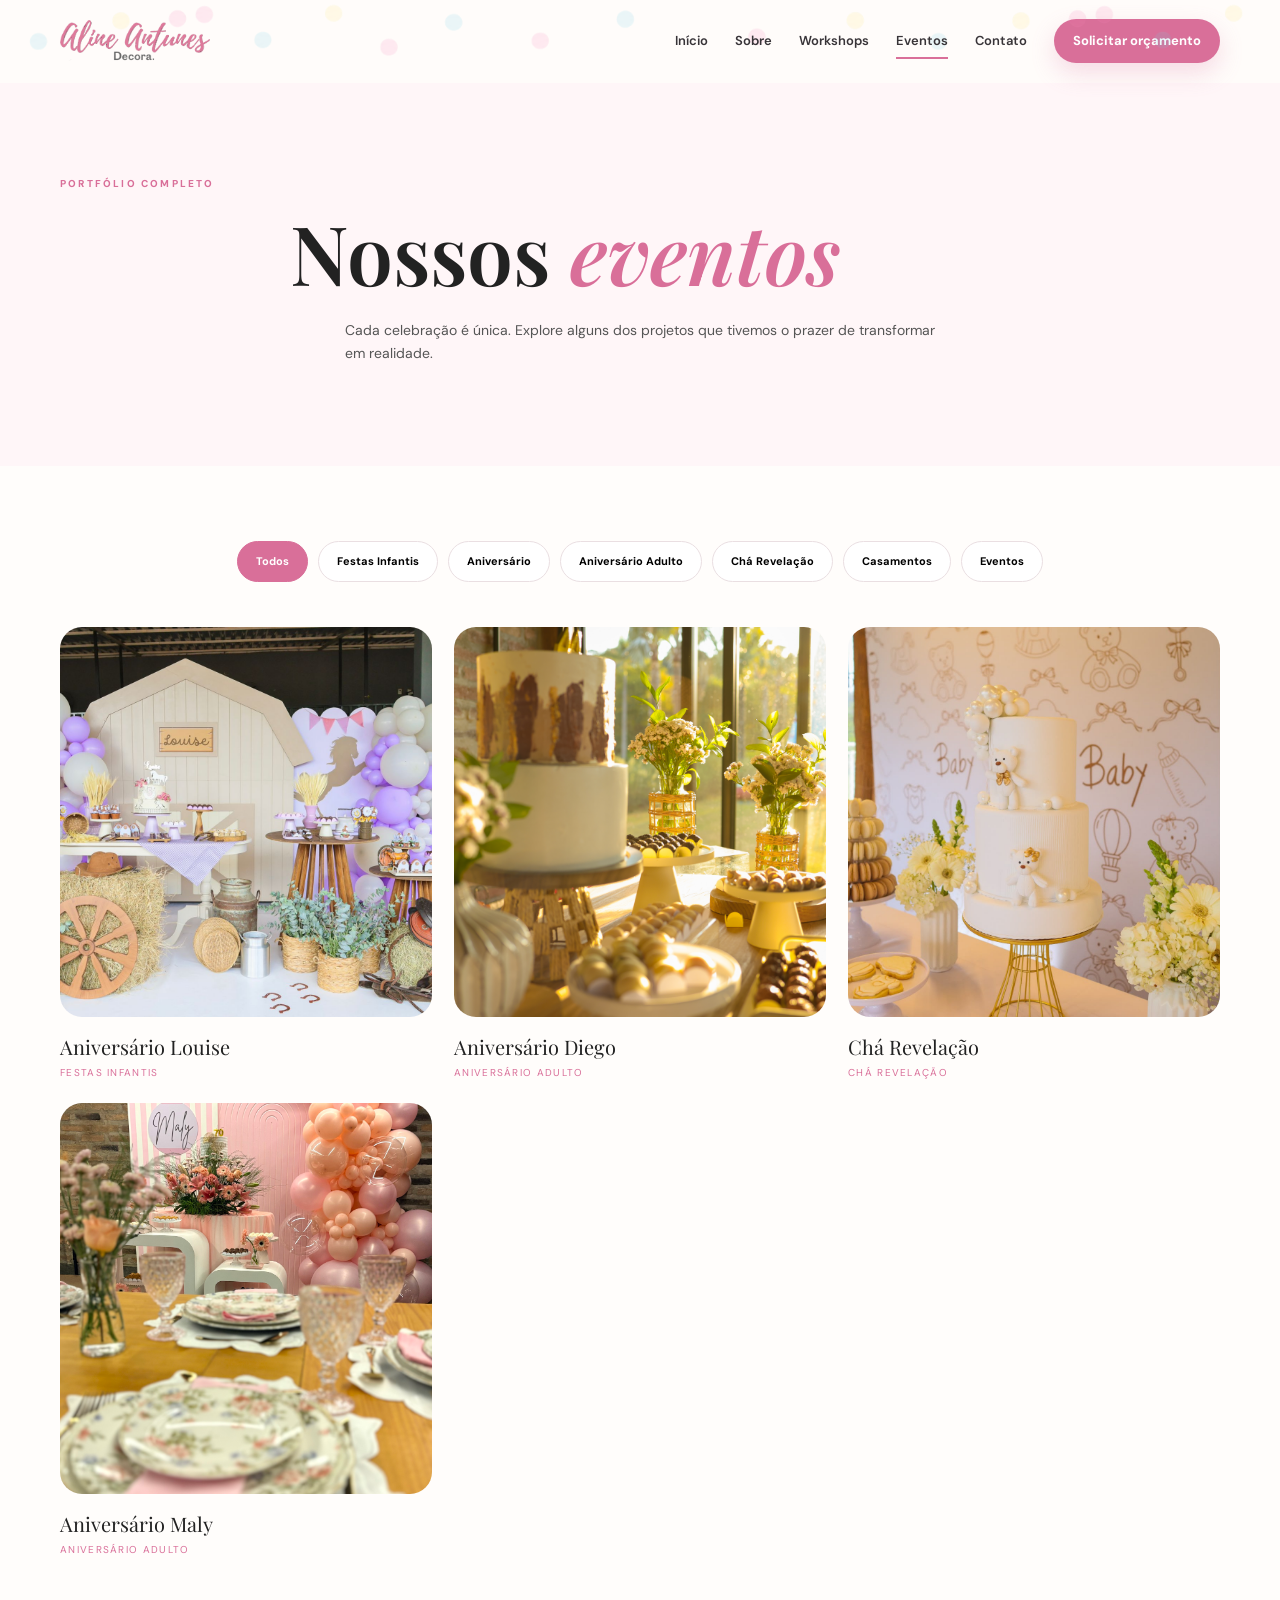
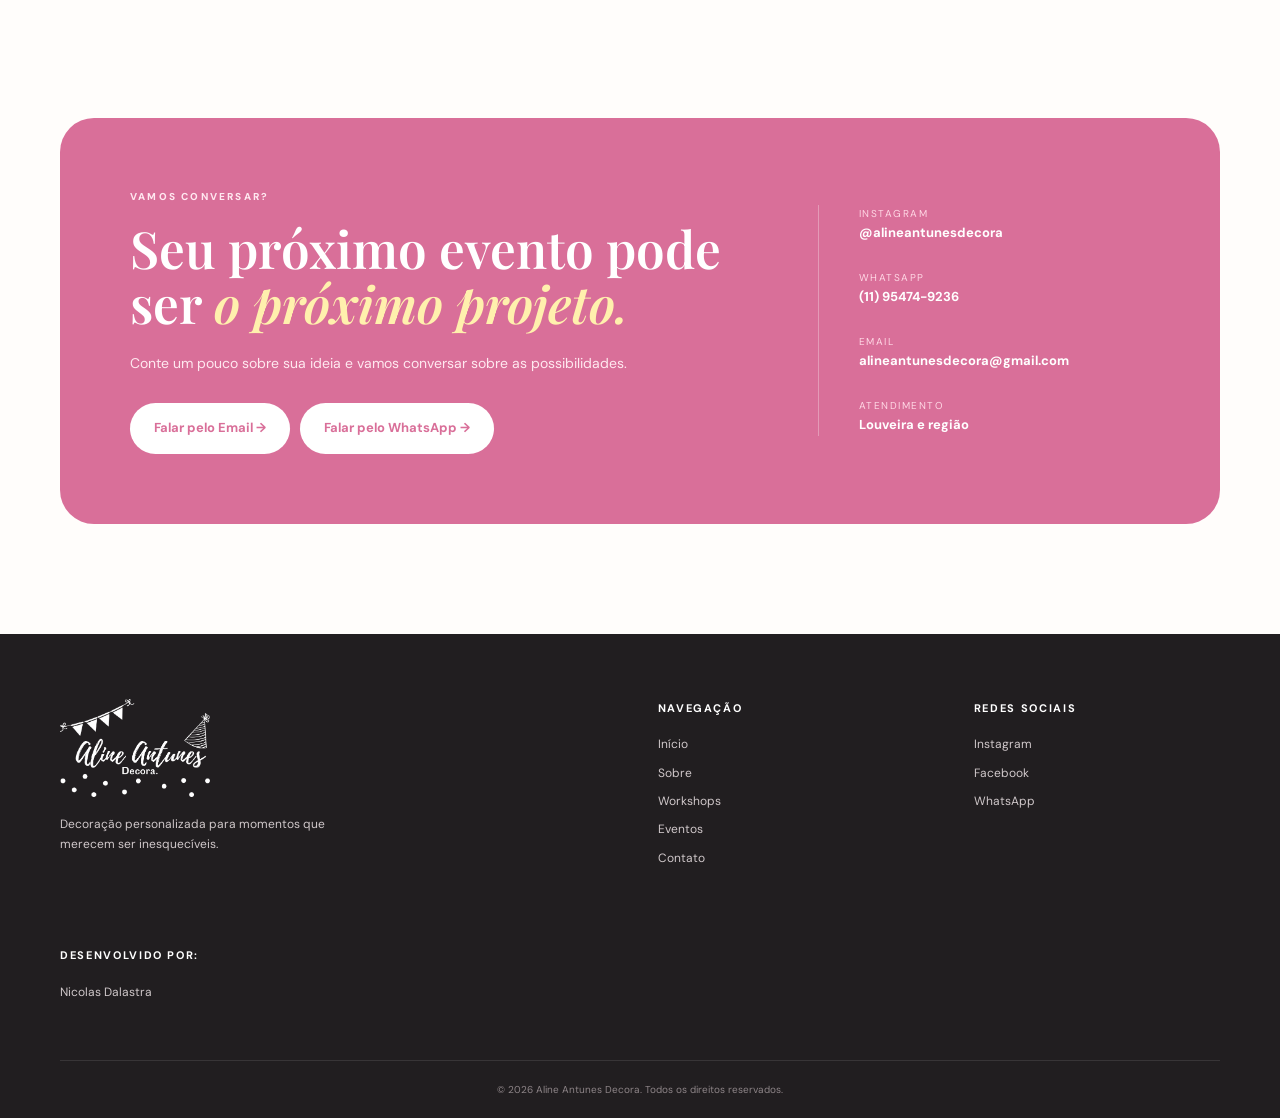
==== eventos.html @ d3178b5d "- cha revelação adicionado" ====
<!DOCTYPE html>
<html lang="pt-BR">
<head>
  <meta charset="UTF-8">
  <meta name="viewport" content="width=device-width, initial-scale=1.0">
  <meta name="description" content="Eventos — Aline Antunes Decora.">
  <title>Aline Antunes Decora</title>
  <link rel="preconnect" href="https://fonts.googleapis.com">
  <link rel="icon" type="image/jpeg" href="assets/images/logo_transparente.png">
  <link rel="preconnect" href="https://fonts.gstatic.com" crossorigin>
  <link href="https://fonts.googleapis.com/css2?family=DM+Sans:wght@400;500;600;700&family=Playfair+Display:wght@500;600;700&display=swap" rel="stylesheet">
  <link rel="stylesheet" href="css/style.css">
</head>
<body>
  <header class="site-header" id="header">
    <div class="container nav-wrap">
      <a class="brand" href="index.html" aria-label="Aline Gutieres Decora — início"><img src="assets/images/logo-aline-corrigido-nav.png" alt="Aline Gutieres Decora"></a>
      <button class="menu-toggle" type="button" aria-label="Abrir menu" aria-expanded="false" aria-controls="main-menu"><span></span><span></span><span></span></button>
      <nav class="main-nav" id="main-menu" aria-label="Navegação principal">
        <a href="index.html#inicio">Início</a><a href="index.html#sobre">Sobre</a><a href="index.html#workshops">Workshops</a><a href="eventos.html" aria-current="page">Eventos</a><a href="index.html#contato">Contato</a><a class="btn btn-small js-whatsapp" href="#">Solicitar orçamento</a>
      </nav>
    </div>
  </header>

  <main>
    <section class="page-hero section">
      <div class="container centered reveal">
        <p class="eyebrow">PORTFÓLIO COMPLETO</p>
        <h1>Nossos <em>eventos</em></h1>
        <p>Cada celebração é única. Explore alguns dos projetos que tivemos o prazer de transformar em realidade.</p>
      </div>
    </section>

    <section class="all-events section">
      <div class="container">
        <div class="filters reveal" role="group" aria-label="Filtrar eventos">
          <button class="filter active" data-filter="todos">Todos</button>
          <button class="filter" data-filter="infantil">Festas Infantis</button>
          <button class="filter" data-filter="aniversario">Aniversário</button>
          <button class="filter" data-filter="aniversarioadulto">Aniversário Adulto</button>
          <button class="filter" data-filter="charevelacao">Chá Revelação</button>
          <button class="filter" data-filter="casamento">Casamentos</button>
          <button class="filter" data-filter="eventos">Eventos</button>
        </div>
        <div class="events-grid-full">
          <article class="event-card reveal"
            data-category="infantil"
            data-title="Aniversário Louise"
            data-description="Decoração alegre, criativa e personalizada para celebrar um aniversário especial."
            data-images="louise.jpeg,louise1.JPEG,louise2.jpeg,louise3.JPEG">

            <button class="event-open" type="button">
              <img src="assets/images/louise.jpeg" alt="Festa Infantil">
              <span>Aniversário Louise</span>
              <small>Festas Infantis</small>
            </button>
          </article>   
          <article class="event-card reveal"
            data-category="aniversarioadulto"
            data-title="Aniversário Diego"
            data-description="Uma ambientação delicada e marcante para celebrar uma nova fase."
            data-images="IMG_4658.JPEG,IMG_4662.JPEG,IMG_4649.JPEG,IMG_4650.JPEG">

            <button class="event-open" type="button">
              <img src="assets/images/IMG_4658.JPEG" alt="Aniversário Adulto">
              <span>Aniversário Diego</span>
              <small>Aniversário adulto</small>
            </button>
          </article> 
          <article class="event-card reveal"
            data-category="charevelacao"
            data-title="Chá Revelação"
            data-description="Uma decoração pensada para a chegada de uma nova vida."
            data-images="cha-1.jpeg,cha-2.jpeg,cha-3.jpeg,cha-4.jpeg">

            <button class="event-open" type="button">
              <img src="assets/images/cha-1.jpeg" alt="Chá Revelação">
              <span>Chá Revelação</span>
              <small>Chá Revelação</small>
            </button>
          </article> 
          <article class="event-card reveal"
            data-category="aniversarioadulto"
            data-title="Aniversário Maly"
            data-description="Uma ambientação delicada e marcante para celebrar uma nova fase."
            data-images="IMG_3814.jpg,IMG_3819.jpg,IMG_3832.jpg">

            <button class="event-open" type="button">
              <img src="assets/images/IMG_3814.jpg" alt="Aniversário Adulto">
              <span>Aniversário Maly</span>
              <small>Aniversário adulto</small>
            </button>
          </article>
        </div>
      </div>
    </section>

    <div class="lightbox" aria-hidden="true">
  <div class="lightbox-backdrop"></div>

  <div class="lightbox-content"
       role="dialog"
       aria-modal="true"
       aria-label="Detalhes do evento">

    <button class="lightbox-close" type="button" aria-label="Fechar">
      ×
    </button>

    <button class="lightbox-nav lightbox-prev" type="button" aria-label="Foto anterior">
      ‹
    </button>

    <div class="lightbox-image-wrap">
      <img class="lightbox-image" src="" alt="">
    </div>

    <button class="lightbox-nav lightbox-next" type="button" aria-label="Próxima foto">
      ›
    </button>

    <div class="lightbox-info">
      <small class="lightbox-category"></small>
      <h2 class="lightbox-title"></h2>
      <p class="lightbox-description"></p>
    </div>

  </div>
</div>

    <section class="contact section" id="contato">
      <div class="container contact-box reveal">
        <div class="contact-copy"><p class="eyebrow">VAMOS CONVERSAR?</p><h2>Seu próximo evento pode ser <em>o próximo projeto.</em></h2><p>Conte um pouco sobre sua ideia e vamos conversar sobre as possibilidades.</p><a class="btn btn-light js-email" href="#">Falar pelo Email →</a><a class="btn btn-light js-whatsapp" href="#">Falar pelo WhatsApp →</a></div>
        <div class="contact-info"><div><span>Instagram</span><strong>@alineantunesdecora</strong></div>
        <div><span>WhatsApp</span><strong>(11) 95474-9236</strong></div>
        <div><span>Email</span><strong>alineantunesdecora@gmail.com</strong></div>
        <div><span>Atendimento</span><strong>Louveira e região</strong></div>
      </div>
      </div>
    </section>
  </main>

  <footer class="footer">
    <div class="container footer-grid">
      <div><a class="brand footer-brand" href="index.html"><img src="assets/images/logo_transparente.png" alt="Aline Gutieres Decora"></a><p>Decoração personalizada para momentos que merecem ser inesquecíveis.</p></div>
      <div><h4>Navegação</h4><a href="index.html#inicio">Início</a><a href="index.html#sobre">Sobre</a><a href="index.html#workshops">Workshops</a><a href="eventos.html">Eventos</a><a href="index.html#contato">Contato</a></div>
      <div><h4>Redes sociais</h4><a href="https://www.instagram.com/alineantunesdecora/" aria-label="Instagram placeholder">Instagram</a><a href="https://www.facebook.com/alineantunesdecora/" aria-label="Facebook placeholder">Facebook</a><a class="js-whatsapp" href="#">WhatsApp</a></div>
      <div><h4>Desenvolvido por:</h4><a href="https://www.instagram.com/ndalastra/" aria-label="Instagram placeholder">Nicolas Dalastra</a></div>
    </div>
    <div class="container footer-bottom">© 2026 Aline Antunes Decora. Todos os direitos reservados.</div>
  </footer>
  <script src="js/script.js"></script>
</body>
</html>
---- css/style.css ----
/* Aline Gutieres Decora — stylesheet */
:root{
  --pink:#D96F99;--pink-light:#E98CAF;--blue:#68B1C4;--yellow:#F7D96B;
  --dark:#222;--text:#555;--background:#FFFDFB;--white:#fff;
  --cream:#FFF5F7;--line:#eadfe2;--shadow:0 20px 55px rgba(55,35,42,.10);
  --radius:28px;--serif:"Playfair Display",Georgia,serif;--sans:"DM Sans",Arial,sans-serif;
}
*{box-sizing:border-box;margin:0;padding:0}
html{scroll-behavior:smooth}
body{font-family:var(--sans);color:var(--text);background:var(--background);line-height:1.7;overflow-x:hidden}
body.menu-open{overflow:hidden}
img{display:block;max-width:100%}
a{color:inherit;text-decoration:none}
button{font:inherit}
.container{width:min(1160px,calc(100% - 48px));margin-inline:auto}
.section{padding:110px 0;position:relative}
.site-header{position:fixed;inset:0 0 auto;z-index:100;background:rgba(255,253,251,.86);backdrop-filter:blur(15px);border-bottom:1px solid transparent;transition:.3s}
.site-header.scrolled{box-shadow:0 8px 30px rgba(30,20,25,.07);border-color:var(--line)}
.nav-wrap{height:82px;display:flex;align-items:center;justify-content:space-between;gap:30px;}
.nav-wrap::before {
    content: "";
    position: absolute;
    inset: 0;

    background-image: url("/assets/images/bolinhas-nav.png");
    background-repeat: repeat;
    background-size: 900px auto;
    background-position: center;
    opacity: 0.15;
    pointer-events: none;
}

.navbar > * {
    position: relative;
    z-index: 1;
}
.brand img{width: 150px;height:auto}
.main-nav{display:flex;align-items:center;gap:27px;font-size:13px;font-weight:600;color:#383438}
.main-nav a:not(.btn){position:relative}
.main-nav a:not(.btn)::after{content:"";position:absolute;left:0;bottom:-7px;width:0;height:2px;background:var(--pink);transition:.25s}
.main-nav a:not(.btn):hover::after,.main-nav a[aria-current="page"]::after{width:100%}
.btn{display:inline-flex;align-items:center;justify-content:center;gap:10px;border:0;border-radius:999px;padding:14px 24px;background:var(--pink);color:#fff;font-weight:700;font-size:13px;box-shadow:0 10px 25px rgba(217,111,153,.24);transition:transform .25s,box-shadow .25s,background .25s}
.btn:hover{transform:translateY(-3px);box-shadow:0 15px 32px rgba(217,111,153,.3);background:#c85f89}
.btn-small{padding:11px 19px}
.btn-ghost{background:transparent;color:var(--dark);box-shadow:none;border:1px solid #ded4d6}
.btn-ghost:hover{background:#fff;border-color:var(--pink);color:var(--pink);box-shadow:none}
.btn-light{background:#fff;color:var(--pink);box-shadow:none;margin-right: 10px;}
.btn-light:hover{background:#fff;color:#b9567c}
.menu-toggle{display:none;background:none;border:0;width:44px;height:44px;cursor:pointer}
.menu-toggle span{display:block;width:24px;height:2px;background:var(--dark);margin:5px auto;transition:.3s}
.menu-toggle.active span:nth-child(1){transform:translateY(7px) rotate(45deg)}
.menu-toggle.active span:nth-child(2){opacity:0}
.menu-toggle.active span:nth-child(3){transform:translateY(-7px) rotate(-45deg)}
.eyebrow{font-size:10px;letter-spacing:.22em;color:var(--pink);font-weight:800;margin-bottom:16px}
h1,h2{font-family:var(--serif);color:var(--dark);line-height:1.08;font-weight:600}
h1{font-size:clamp(44px,5.5vw,76px);max-width:700px}
h2{font-size:clamp(34px,4vw,54px)}
h1 em,h2 em{font-style:italic;color:var(--pink)}
.hero{min-height:760px;padding-top:155px;display:flex;align-items:center;overflow:hidden}
.hero-grid{display:grid;grid-template-columns:1fr .95fr;align-items:center;gap:75px}
.hero-text{max-width:570px;margin:26px 0 30px;font-size:16px;color:#6b6266}
.hero-actions{display:flex;gap:13px;flex-wrap:wrap}
.hero-note{margin-top:30px;font-size:11px;font-weight:700;color:#8b7f83;display:flex;align-items:center;gap:9px}
.dot{width:8px;height:8px;border-radius:50%;background:var(--yellow);box-shadow:0 0 0 6px #fff5d1}
.hero-visual{position:relative;min-height:510px}
.hero-image-frame{position:absolute;right:15px;top:20px;width:min(450px,90%);height:500px;border-radius:46% 46% 28px 28px;overflow:hidden;box-shadow:var(--shadow);background:#f4dce4;transform:rotate(2deg)}
.hero-image-frame img{width:100%;height:100%;object-fit:cover}
.hero-visual:before{content:"";position:absolute;right:0;top:5px;width:450px;height:500px;border:1px solid var(--pink-light);border-radius:46% 46% 28px 28px;transform:rotate(8deg);opacity:.5}
.floating-card{position:absolute;left:0;bottom:34px;background:#fff;border-radius:17px;padding:14px 17px;display:flex;align-items:center;gap:11px;box-shadow:0 15px 40px rgba(60,35,45,.13);z-index:2}
.floating-card strong,.floating-card small{display:block}.floating-card strong{font-size:11px;color:var(--dark)}.floating-card small{font-size:10px;color:#998d91}
.mini-icon{width:34px;height:34px;border-radius:50%;display:grid;place-items:center;background:#fff4b8;color:#d8b72d}
.confetti{position:absolute;z-index:3;font-size:24px;animation:float 4s ease-in-out infinite}
.confetti-a{top:5px;right:40px;color:var(--pink)}.confetti-b{bottom:130px;right:-15px;color:var(--blue);font-size:16px;animation-delay:1s}.confetti-c{top:115px;left:-20px;color:var(--yellow);animation-delay:1.8s}
.flag-line{position:absolute;top:5px;left:15px;display:flex;gap:7px;transform:rotate(-10deg)}
.flag-line i{display:block;width:27px;height:20px;clip-path:polygon(0 0,100% 0,50% 100%);background:var(--pink)}
.flag-line i:nth-child(2),.flag-line i:nth-child(5){background:var(--blue)}.flag-line i:nth-child(3){background:var(--yellow)}.flag-line i:nth-child(4){background:#d7a3ba}
.hero-shape{position:absolute;border-radius:50%;filter:blur(1px);opacity:.45}.shape-one{width:170px;height:170px;background:#ffe7ee;left:-90px;top:230px}.shape-two{width:90px;height:90px;background:#fff0ad;right:7%;top:120px}
.about{background:#fff8fa}
.about-grid{display:grid;grid-template-columns:.85fr 1.15fr;gap:100px;align-items:center}
.portrait-wrap{position:relative;max-width:430px;margin:auto}
.portrait-wrap img{width:100%;height:510px;object-fit:cover;border-radius:210px 210px 28px 28px;position:relative;z-index:1;box-shadow:var(--shadow)}
.portrait-bg{position:absolute;inset:18px -18px -18px 18px;background:#f5d9e3;border-radius:210px 210px 28px 28px;transform:rotate(-5deg)}
.portrait-tag{position:absolute;z-index:2;right:-28px;bottom:35px;background:var(--dark);color:#fff;padding:15px 20px;border-radius:15px;font-family:var(--serif);font-size:16px;line-height:1.2;box-shadow:var(--shadow)}
.portrait-tag small{font-family:var(--sans);font-size:9px;letter-spacing:.12em;color:#ffdbe8}
.about-copy>p:not(.eyebrow){font-size:15px;max-width:570px;margin-top:22px}.about-copy blockquote{margin:30px 0;font-family:var(--serif);font-size:25px;color:var(--pink);font-style:italic}
.text-link{font-size:13px;font-weight:800;color:var(--dark);border-bottom:1px solid var(--pink);padding-bottom:4px}.text-link span{color:var(--pink);margin-left:6px}
.section-heading{display:flex;justify-content:space-between;align-items:end;gap:50px;margin-bottom:55px}.section-heading>p{max-width:340px;font-size:13px}.section-heading.centered{display:block;text-align:center}.section-heading.centered>p:last-child{margin:17px auto 0}
.service-grid{display:grid;grid-template-columns:repeat(5,1fr);gap:18px}
.service-card{position:relative;padding:30px 25px 35px;min-height:285px;border:1px solid var(--line);border-radius:22px;background:#fff;overflow:hidden;transition:.3s}
.service-card:hover{transform:translateY(-8px);box-shadow:var(--shadow);border-color:#f2cad7}.service-card:nth-child(2){margin-top:25px}.service-card:nth-child(4){margin-top:25px}
.service-icon{font-size:28px;color:var(--pink);margin-bottom:28px}.service-icon i {font-size: 32px;}.service-card h3{font-family:var(--serif);font-size:22px;color:var(--dark);margin-bottom:10px}.service-card p{font-size:12px;line-height:1.7}.service-card>span{position:absolute;right:20px;bottom:16px;font-size:10px;color:#b8abad;font-weight:800}
.events-preview{background:#fff}
.gallery-preview{display:grid;grid-template-columns:1.25fr .75fr .9fr;grid-auto-rows:220px;gap:15px}
.gallery-item{position:relative;border-radius:22px;overflow:hidden;min-height:0}.gallery-item img{width:100%;height:100%;object-fit:cover;transition:transform .7s}.gallery-item:hover img{transform:scale(1.06)}.gallery-item:after{content:"";position:absolute;inset:0;background:linear-gradient(transparent 45%,rgba(0,0,0,.58))}
.gallery-item span{position:absolute;z-index:2;bottom:17px;left:18px;color:#fff;font-weight:700;font-size:13px}.item-large{grid-row:span 2}.item-wide{grid-column:span 2}
.events-cta{margin-top:45px;padding:32px 38px;background:#fff6d7;border-radius:24px;display:flex;justify-content:space-between;align-items:center;gap:30px}.events-cta h3{font-family:var(--serif);font-size:28px;color:var(--dark)}.events-cta p:not(.eyebrow){font-size:13px}
.differentials{background:#fff6f8}.diff-grid{display:grid;grid-template-columns:1fr 1fr;gap:0;border-top:1px solid var(--line)}.diff{display:grid;grid-template-columns:55px 1fr;gap:15px;padding:32px 25px;border-bottom:1px solid var(--line)}.diff:nth-child(odd){border-right:1px solid var(--line)}.diff>span{font-size:10px;color:var(--pink);font-weight:800}.diff h3{font-family:var(--serif);font-size:21px;color:var(--dark)}.diff p{font-size:12px;margin-top:6px}
.stats{padding:65px 0;background:var(--dark);color:#fff}.stats-grid{display:grid;grid-template-columns:repeat(4,1fr)}.stat{text-align:center;padding:8px;border-right:1px solid rgba(255,255,255,.15)}.stat:last-child{border:0}.stat strong{display:block;font-family:var(--serif);font-size:48px;color:#fff}.stat span{font-size:11px;color:#d9cfd2}
.testimonial-slider{display:flex;align-items:center;gap:25px;max-width:850px;margin:0 auto}.testimonial-track{flex:1;min-height:210px;position:relative}.testimonial{display:none;text-align:center;padding:20px 35px}.testimonial.active{display:block;animation:fade .45s}.testimonial>span{font-family:var(--serif);font-size:60px;line-height:.6;color:var(--pink)}.testimonial p{font-family:var(--serif);font-size:25px;line-height:1.4;color:var(--dark);margin:15px 0}.testimonial strong{font-size:11px;letter-spacing:.12em;text-transform:uppercase}.slider-btn{border:1px solid var(--line);background:#fff;width:42px;height:42px;border-radius:50%;cursor:pointer;transition:.25s}.slider-btn:hover{background:var(--pink);color:#fff}.slider-dots{text-align:center;margin-top:10px}.slider-dots button{border:0;background:#ddd;width:7px;height:7px;border-radius:50%;margin:4px;cursor:pointer}.slider-dots button.active{background:var(--pink);width:20px;border-radius:10px}
.contact{padding-top:50px}.contact-box{position:relative;overflow:hidden;background:var(--pink);color:#fff;border-radius:34px;padding:70px;display:grid;grid-template-columns:1.3fr .7fr;gap:70px}.contact-box .eyebrow{color:#ffe8f0}.contact-box h2{color:#fff;max-width:650px}.contact-box h2 em{color:#fff0ad}.contact-copy>p:not(.eyebrow){max-width:560px;margin:20px 0 28px;font-size:14px;color:#ffe9f0}.contact-info{align-self:center;border-left:1px solid rgba(255,255,255,.3);padding-left:40px}.contact-info div+div{margin-top:25px}.contact-info span,.contact-info strong{display:block}.contact-info span{font-size:10px;text-transform:uppercase;letter-spacing:.15em;color:#ffd8e5}.contact-info strong{font-size:13px;color:#fff}.contact-confetti{position:absolute;right:30px;top:25px;color:#ffe37b;font-size:45px;animation:float 3.5s infinite}
.footer{padding:65px 0 0;background:#211e20;color:#d0c8ca}.footer-grid{display:grid;grid-template-columns:1.5fr .7fr .7fr;gap:70px;padding-bottom:50px}.footer-brand img{filter:brightness(0) invert(1);width:150px}.footer-grid>div:first-child p{font-size:12px;max-width:300px;margin-top:17px}.footer h4{font-size:11px;text-transform:uppercase;letter-spacing:.15em;color:#fff;margin-bottom:17px}.footer-grid div:not(:first-child) a{display:block;font-size:12px;margin:8px 0;transition:.2s}.footer-grid div:not(:first-child) a:hover{color:#fff}.footer-bottom{border-top:1px solid rgba(255,255,255,.1);padding:20px 0;font-size:10px;text-align:center;color:#8e8588}
.page-hero{padding-top:175px;padding-bottom:100px;background:#fff6f8;overflow:hidden}.page-hero h1{font-size:clamp(50px,7vw,82px);margin:auto}.page-hero>div>p:last-child{max-width:590px;margin:22px auto 0;font-size:14px}.page-hero-decoration{position:absolute!important;left:9%;top:170px;color:var(--yellow);font-size:50px;animation:float 4s infinite}
.all-events{padding-top:75px}.filters{display:flex;justify-content:center;gap:10px;flex-wrap:wrap;margin-bottom:45px}.filter{border:1px solid var(--line);background:#fff;border-radius:999px;padding:10px 18px;font-size:11px;font-weight:700;cursor:pointer;transition:.25s}.filter:hover,.filter.active{background:var(--pink);border-color:var(--pink);color:#fff}
.events-grid-full{display:grid;grid-template-columns:repeat(3,1fr);gap:22px}.event-card{transition:.35s}.event-card.hidden{display:none}.event-open{display:block;width:100%;text-align:left;border:0;background:none;cursor:pointer}.event-open img{width:100%;aspect-ratio:1/1.05;object-fit:cover;border-radius:22px;transition:transform .5s,box-shadow .5s}.event-open:hover img{transform:translateY(-5px);box-shadow:var(--shadow)}.event-open span,.event-open small{display:block}.event-open span{font-family:var(--serif);font-size:20px;color:var(--dark);margin-top:13px}.event-open small{font-size:10px;text-transform:uppercase;letter-spacing:.13em;color:var(--pink)}
.lightbox{position:fixed;inset:0;z-index:200;display:grid;place-items:center;padding:25px;opacity:0;visibility:hidden;transition:.3s}.lightbox.open{opacity:1;visibility:visible}.lightbox-backdrop{position:absolute;inset:0;background:rgba(20,15,18,.8);backdrop-filter:blur(8px)}.lightbox-content{position:relative;z-index:1;background:#fff;border-radius:25px;overflow:hidden;width:min(900px,100%);display:grid;grid-template-columns:1.15fr .85fr;box-shadow:0 30px 80px rgba(0,0,0,.3)}.lightbox-image{width:100%;height:520px;object-fit:cover}.lightbox-info{padding:45px;align-self:center}.lightbox-info h2{font-size:37px;margin:8px 0 14px}.lightbox-info small{color:var(--pink);text-transform:uppercase;letter-spacing:.14em;font-size:10px;font-weight:800}.lightbox-info p{font-size:13px}.lightbox-close{position:absolute;right:15px;top:12px;z-index:2;width:38px;height:38px;border:0;border-radius:50%;background:#fff;color:var(--dark);font-size:27px;cursor:pointer}
.reveal{opacity:0;transform:translateY(25px);transition:opacity .75s ease,transform .75s ease}.reveal.visible{opacity:1;transform:none}
@keyframes float{0%,100%{transform:translateY(0) rotate(0)}50%{transform:translateY(-12px) rotate(4deg)}}@keyframes fade{from{opacity:0;transform:translateY(8px)}to{opacity:1;transform:none}}
@media (prefers-reduced-motion:reduce){html{scroll-behavior:auto}.reveal{opacity:1;transform:none;transition:none}.confetti,.contact-confetti{animation:none}.gallery-item img,.service-card,.btn{transition:none}}
@media(max-width:1024px){
  .main-nav{gap:18px}.hero-grid{gap:40px}.about-grid{gap:55px}.service-grid{grid-template-columns:1fr 1fr}.service-card:nth-child(2),.service-card:nth-child(4){margin-top:0}.hero-image-frame,.hero-visual:before{width:400px}.gallery-preview{grid-template-columns:1fr 1fr}.item-large{grid-row:span 2}.item-wide{grid-column:span 2}.contact-box{padding:55px;gap:40px}
}
@media(max-width:768px){
  .container{width:min(100% - 34px,600px)}.section{padding:78px 0}.site-header{background:rgba(255,253,251,.95)}.nav-wrap{height:70px}.brand img{width:100px}.menu-toggle{display:block}.main-nav{position:fixed;top:70px;left:0;right:0;bottom:0;background:var(--background);display:flex;flex-direction:column;justify-content:flex-start;padding:50px 30px;gap:26px;font-size:16px;transform:translateX(100%);transition:.35s;visibility:hidden}.main-nav.open{transform:none;visibility:visible}.main-nav .btn{margin-top:10px}.hero{padding-top:115px;min-height:auto}.hero-grid,.about-grid{grid-template-columns:1fr}.hero-grid{gap:60px}.hero-copy{text-align:center}.hero-copy .eyebrow{font-size:9px}.hero-text{margin-inline:auto}.hero-actions{justify-content:center}.hero-note{justify-content:center}.hero-visual{min-height:440px;max-width:520px;width:100%;margin:auto}.hero-image-frame{height:410px;width:78%;right:10%}.hero-visual:before{height:410px;width:78%;right:5%}.floating-card{left:2%;bottom:18px}.section-heading{display:block;text-align:center}.section-heading>p{margin:18px auto 0}.service-grid{grid-template-columns:1fr 1fr}.gallery-preview{grid-auto-rows:190px}.events-cta{display:block;text-align:center}.events-cta .btn{margin-top:20px}.diff-grid{grid-template-columns:1fr}.diff:nth-child(odd){border-right:0}.stats-grid{grid-template-columns:1fr 1fr;gap:25px}.stat{border-right:0}.stat strong{font-size:40px}.testimonial p{font-size:20px}.contact-box{grid-template-columns:1fr;padding:45px 30px}.contact-info{border-left:0;border-top:1px solid rgba(255,255,255,.3);padding:25px 0 0}.footer-grid{grid-template-columns:1fr 1fr;gap:35px}.footer-grid>div:first-child{grid-column:span 2}.events-grid-full{grid-template-columns:1fr 1fr}.lightbox-content{grid-template-columns:1fr;max-height:90vh;overflow:auto}.lightbox-image{height:330px}.lightbox-info{padding:25px}.lightbox-info h2{font-size:30px}
}
@media(max-width:480px){
  .container{width:calc(100% - 28px)}.section{padding:65px 0}h1{font-size:43px}h2{font-size:35px}.hero-actions .btn{width:100%}.hero-visual{min-height:350px}.hero-image-frame{height:330px;width:83%;right:5%}.hero-visual:before{height:330px;width:83%;right:0}.floating-card{left:0;padding:10px 12px}.floating-card strong{font-size:10px}.flag-line{left:0}.service-grid,.events-grid-full{grid-template-columns:1fr}.gallery-preview{display:grid;grid-template-columns:1fr 1fr;grid-auto-rows:165px}.gallery-item.item-large{grid-row:span 2;grid-column:span 2}.gallery-item.item-wide{grid-column:span 2}.events-cta{padding:27px 20px}.diff{padding:27px 8px}.stats-grid{grid-template-columns:1fr 1fr}.stat strong{font-size:34px}.stat span{font-size:10px}.testimonial-slider{gap:3px}.testimonial{padding:10px}.testimonial p{font-size:18px}.slider-btn{width:35px;height:35px;flex:0 0 35px}.contact-box{border-radius:25px;padding:38px 24px}.footer-grid{grid-template-columns:1fr}.footer-grid>div:first-child{grid-column:auto}.portrait-wrap img{height:420px}.portrait-tag{right:-5px}.page-hero{padding-top:135px}.filters{gap:7px}.filter{padding:8px 13px}
}
@media(max-width:375px){h1{font-size:39px}.hero-visual{min-height:320px}.hero-image-frame,.hero-visual:before{height:300px}.gallery-preview{grid-auto-rows:145px}.contact-box{padding:32px 20px}}
/* ========================================
   CARROSSEL DOS EVENTOS
======================================== */

.lightbox-content {
  position: relative;
}

.lightbox-image-wrap {
  position: relative;
  display: flex;
  align-items: center;
  justify-content: center;
}

.lightbox-nav {
  position: absolute;
  top: 50%;
  transform: translateY(-50%);
  z-index: 10;

  width: 48px;
  height: 48px;

  border: 0;
  border-radius: 50%;

  background: rgba(255, 255, 255, 0.95);
  color: var(--dark);

  font-size: 38px;
  line-height: 1;

  display: flex;
  align-items: center;
  justify-content: center;

  cursor: pointer;

  box-shadow: 0 8px 25px rgba(0, 0, 0, 0.15);

  transition: .25s;
}

.lightbox-nav:hover {
  background: var(--pink);
  color: #fff;
  transform: translateY(-50%) scale(1.08);
}

.lightbox-prev {
  left: 20px;
}

.lightbox-next {
  right: 20px;
  margin-right: 385px;
}

/* Quando o evento possui apenas uma foto,
   as setas ficam escondidas */
.lightbox.single-image .lightbox-nav {
  display: none;
}

/* Mobile */
@media (max-width: 600px) {

  .lightbox-nav {
    width: 40px;
    height: 40px;
    font-size: 30px;
  }

  .lightbox-prev {
    left: 10px;
  }

  .lightbox-next {
    right: 10px;
  }

}

/* =========================================================
   CORREÇÕES DE RESPONSIVIDADE E MENU MOBILE
   ========================================================= */

/* Evita que o menu desktop estoure em tablets */
.main-nav .btn {
  white-space: nowrap;
}

/* Tablet: transforma a navegação em menu mobile antes de
   começar a faltar espaço no cabeçalho */
@media (max-width: 900px) {
  .nav-wrap {
    height: 74px;
  }

  .brand img {
    width: 80px;
  }

  .menu-toggle {
    display: block;
    position: relative;
    z-index: 102;
    flex: 0 0 44px;
  }

  .main-nav {
    position: fixed;
    z-index: 101;
    top: 74px;
    left: 0;
    right: 0;
    bottom: 0;

    width: 100%;
    height: calc(100dvh - 74px);
    min-height: 0;

    background: var(--background);

    display: flex;
    flex-direction: column;
    align-items: center;
    justify-content: flex-start;

    padding: 45px 24px max(45px, env(safe-area-inset-bottom));
    gap: 24px;

    overflow-y: auto;
    overscroll-behavior: contain;

    font-size: 16px;

    transform: translateX(100%);
    visibility: hidden;
    pointer-events: none;

    transition: transform .35s ease, visibility .35s ease;
  }

  .main-nav.open {
    transform: translateX(0);
    visibility: visible;
    pointer-events: auto;
  }

  .main-nav a:not(.btn) {
    padding: 5px 0;
  }

  .main-nav .btn {
    margin-top: 8px;
    width: min(100%, 280px);
  }

  /* Impede elementos decorativos de causarem scroll horizontal */
  .hero-visual,
  .hero-shape,
  .portrait-wrap {
    max-width: 100%;
  }

  /* Lightbox mais seguro em telas menores */
  .lightbox {
    padding: 15px;
  }

  .lightbox-content {
    width: min(900px, 100%);
  }
}

/* Celulares */
@media (max-width: 600px) {
  .container {
    width: calc(100% - 28px);
  }

  .nav-wrap {
    height: 70px;
  }

  .main-nav {
    top: 70px;
    height: calc(100dvh - 70px);
    padding-top: 38px;
  }

  .lightbox {
    padding: 10px;
  }

  .lightbox-content {
    width: 100%;
    max-height: calc(100dvh - 20px);
    border-radius: 20px;
  }

  .lightbox-image-wrap {
    min-height: 0;
  }

  .lightbox-image {
    width: 100%;
    height: min(58vh, 330px);
    object-fit: cover;
  }

  /* IMPORTANTE:
     o margin-right antigo de 385px fazia a seta direita
     sair da tela no celular */
  .lightbox-next {
    right: 10px;
    margin-right: 0;
  }

  .lightbox-prev {
    left: 10px;
  }

  .lightbox-nav {
    width: 40px;
    height: 40px;
    font-size: 30px;
  }

  .lightbox-info {
    padding: 22px 20px 25px;
  }

  .lightbox-info h2 {
    font-size: clamp(26px, 8vw, 30px);
  }
}

/* Celulares bem pequenos */
@media (max-width: 375px) {
  .main-nav {
    gap: 20px;
    padding-top: 30px;
  }

  .lightbox-nav {
    width: 36px;
    height: 36px;
    font-size: 27px;
  }

  .lightbox-prev {
    left: 7px;
  }

  .lightbox-next {
    right: 7px;
  }
}
/* ========================================
   WORKSHOPS
======================================== */
/*teste*/

.workshops {
  background: #fff;
}

.workshop-content {
  display: grid;
  grid-template-columns: 1fr 1fr;
  gap: 25px;
  align-items: stretch;
  margin: 20px;
}

/* VÍDEO */

/* VÍDEOS DOS WORKSHOPS */

.workshop-video {
  position: relative;
  width: 100%;
  height: 500px;
  overflow: hidden;
  border-radius: 28px;
  background: #f4e9ec;
}

.workshop-video video {
  display: block;
  width: 100%;
  height: 100%;
  object-fit: cover;
  object-position: center;
}

.workshop-video:after {
  content: "";
  position: absolute;
  inset: 0;
  background: linear-gradient(
    transparent 45%,
    rgba(0, 0, 0, .55)
  );
  pointer-events: none;
}

.workshop-video-label {
  position: absolute;
  z-index: 2;
  bottom: 28px;
  left: 28px;
  color: #fff;
}

.workshop-video-label span {
  display: block;
  font-size: 10px;
  font-weight: 800;
  letter-spacing: .15em;
  text-transform: uppercase;
  margin-bottom: 6px;
}

.workshop-video-label strong {
  font-family: var(--serif);
  font-size: 30px;
  font-weight: 400;
}


/* ========================================
   CARROSSEL DOS WORKSHOPS
======================================== */

.workshop-gallery {
  position: relative;
  width: 100%;
  height: 500px;
  overflow: hidden;
  border-radius: 28px;
  background: transparent;
}

.workshop-slides {
  position: absolute;
  inset: 0;
  width: 100%;
  height: 100%;
}

.workshop-slide {
  position: absolute;
  inset: 0;
  width: 100%;
  height: 100%;
  object-fit: cover;
  object-position: center;
  opacity: 0;
  visibility: hidden;
  transition: opacity 0.5s ease;
}

.workshop-slide.active {
  opacity: 1;
  visibility: visible;
}


/* SETAS */

.workshop-arrow {
  position: absolute;
  z-index: 5;

  top: 50%;
  transform: translateY(-50%);

  width: 46px;
  height: 46px;

  border: 0;
  border-radius: 50%;

  background: rgba(255, 255, 255, .92);
  color: var(--dark);

  font-size: 22px;

  display: flex;
  align-items: center;
  justify-content: center;

  cursor: pointer;

  box-shadow: 0 8px 25px rgba(0, 0, 0, .15);

  transition: .25s;
}

.workshop-arrow:hover {
  background: var(--pink);
  color: #fff;
  transform: translateY(-50%) scale(1.08);
}

.workshop-prev {
  left: 20px;
}

.workshop-next {
  right: 20px;
}


/* BOLINHAS */

.workshop-dots {
  position: absolute;
  z-index: 5;

  bottom: 20px;
  left: 50%;

  transform: translateX(-50%);

  display: flex;
  gap: 7px;
}

.workshop-dot {
  width: 8px;
  height: 8px;

  border: 0;
  border-radius: 50%;

  padding: 0;

  background: rgba(255, 255, 255, .55);

  cursor: pointer;

  transition: .25s;
}

.workshop-dot.active {
  width: 22px;
  border-radius: 10px;
  background: #fff;
}


/* ========================================
   RESPONSIVO
======================================== */

@media (max-width: 800px) {

  .workshop-content {
    grid-template-columns: 1fr;
  }

  .workshop-video,
  .workshop-gallery {
    margin: 10px;
    height: 400px;
  }

  .workshop-video video,
  .workshop-slides {
    min-height: 400px;
    height: 400px;
  }

  .btn-light{
    margin-top: 10px;
  }

}

@media (max-width: 600px) {

  .workshop-content {
    gap: 18px;
  }

  .workshop-video,
  .workshop-gallery {
    height: 330px;
    border-radius: 22px;
  }

  .workshop-video video,
  .workshop-slides {
    min-height: 330px;
    height: 330px;
  }

  .workshop-video-label {
    left: 20px;
    bottom: 20px;
  }

  .workshop-video-label strong {
    font-size: 25px;
  }

  .workshop-arrow {
    width: 40px;
    height: 40px;
    font-size: 19px;
  }

  .workshop-prev {
    left: 12px;
  }

  .workshop-next {
    right: 12px;
  }

  .btn-light{
    margin-top: 10px;
  }

}
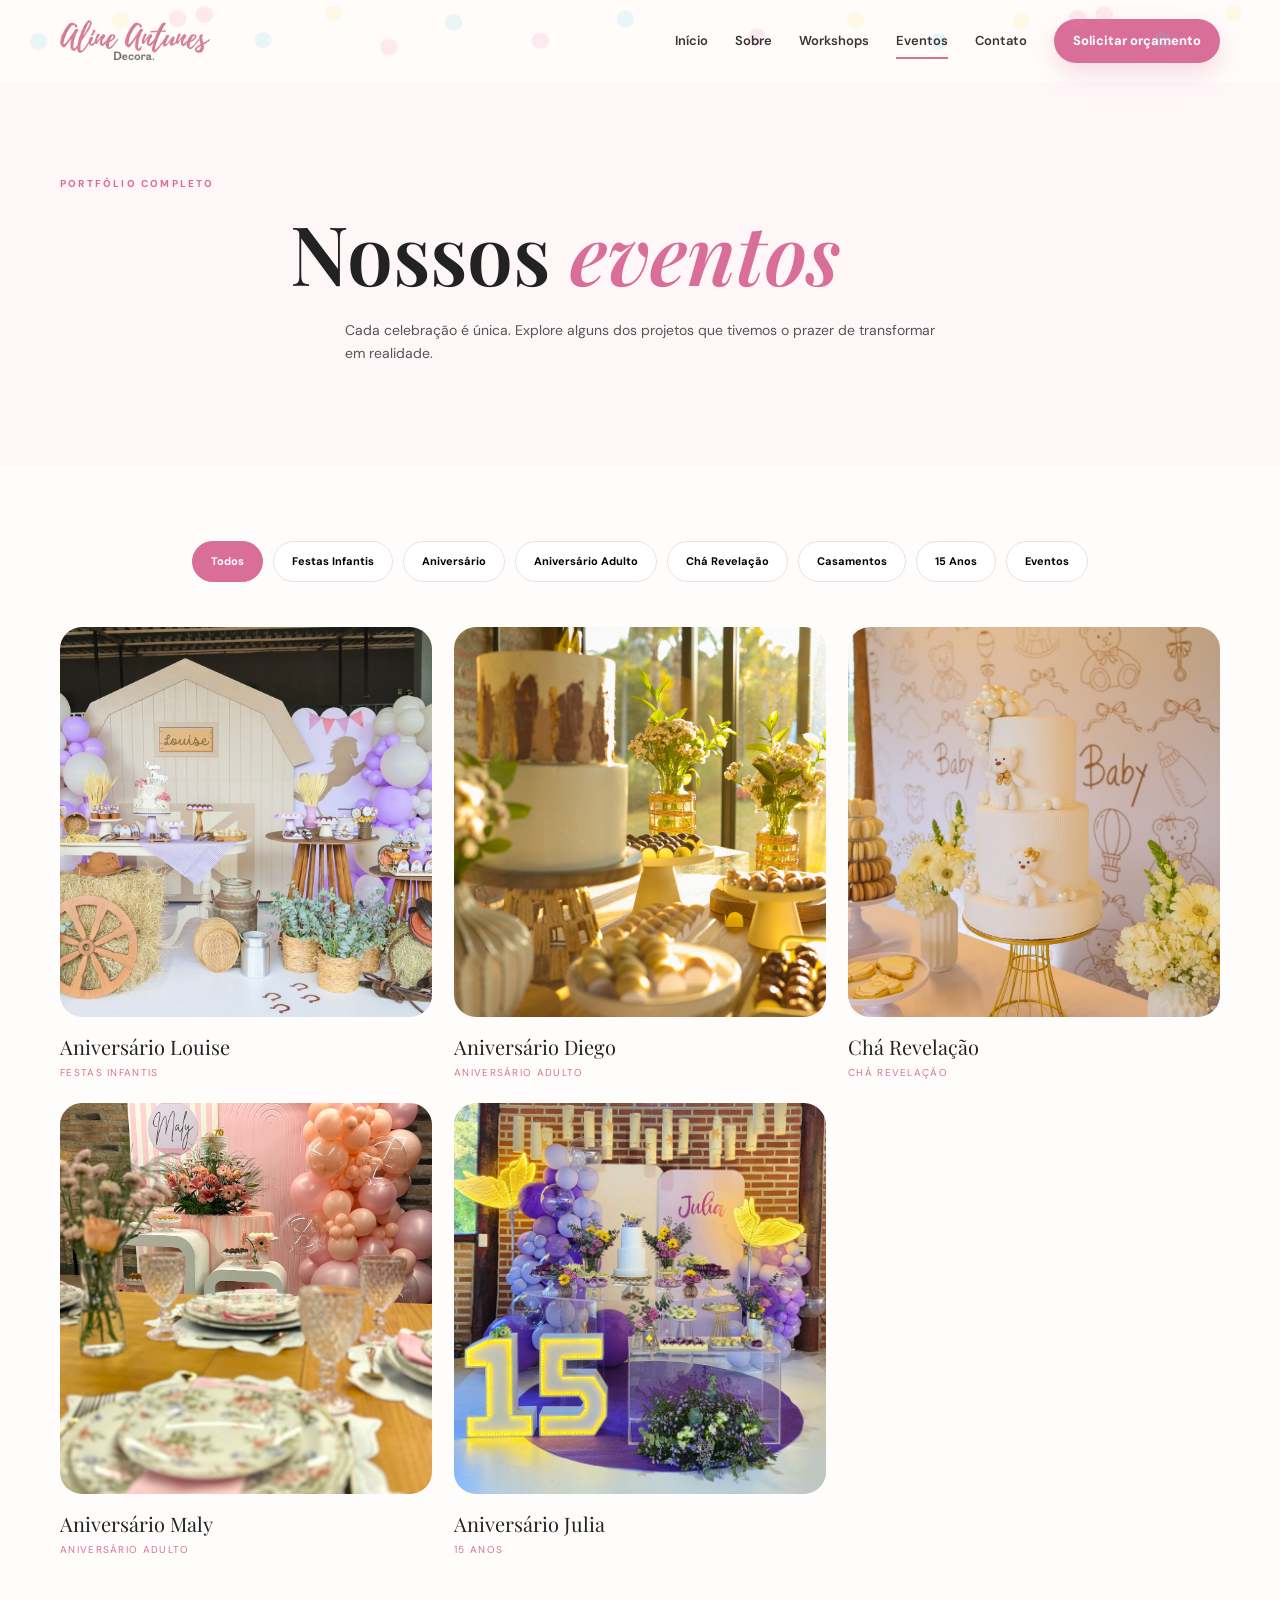
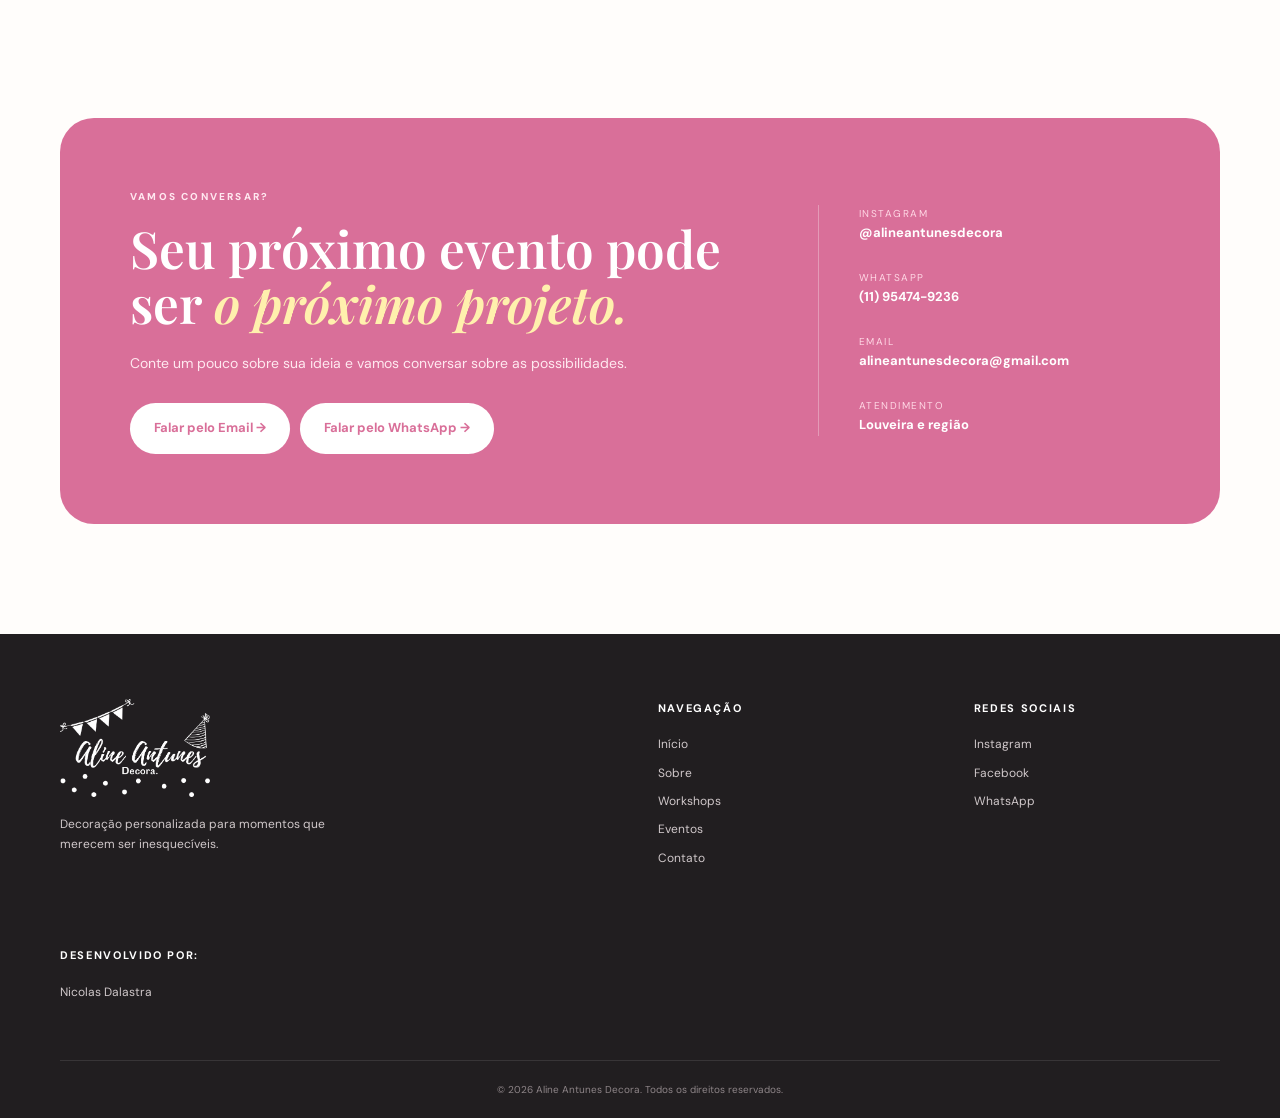
==== commit b74d777d: "- festa de 15 julia adicionada" ====
--- a/eventos.html
+++ b/eventos.html
@@ -40,6 +40,7 @@
           <button class="filter" data-filter="aniversarioadulto">Aniversário Adulto</button>
           <button class="filter" data-filter="charevelacao">Chá Revelação</button>
           <button class="filter" data-filter="casamento">Casamentos</button>
+          <button class="filter" data-filter="festa15">15 Anos</button>
           <button class="filter" data-filter="eventos">Eventos</button>
         </div>
         <div class="events-grid-full">
@@ -89,6 +90,18 @@
               <img src="assets/images/IMG_3814.jpg" alt="Aniversário Adulto">
               <span>Aniversário Maly</span>
               <small>Aniversário adulto</small>
+            </button>
+          </article>
+          <article class="event-card reveal"
+            data-category="festa15"
+            data-title="Aniversário Julia"
+            data-description="Uma ambientação mágica que celebra o adeus à infância e o início de uma nova jornada cheia de sonhos."
+            data-images="festa15-01.jpeg,festa15-02.jpeg,festa15-03.jpeg,festa15-04.jpeg">
+
+            <button class="event-open" type="button">
+              <img src="assets/images/festa15-01.jpeg" alt="15 Anos">
+              <span>Aniversário Julia</span>
+              <small>15 Anos</small>
             </button>
           </article>
         </div>
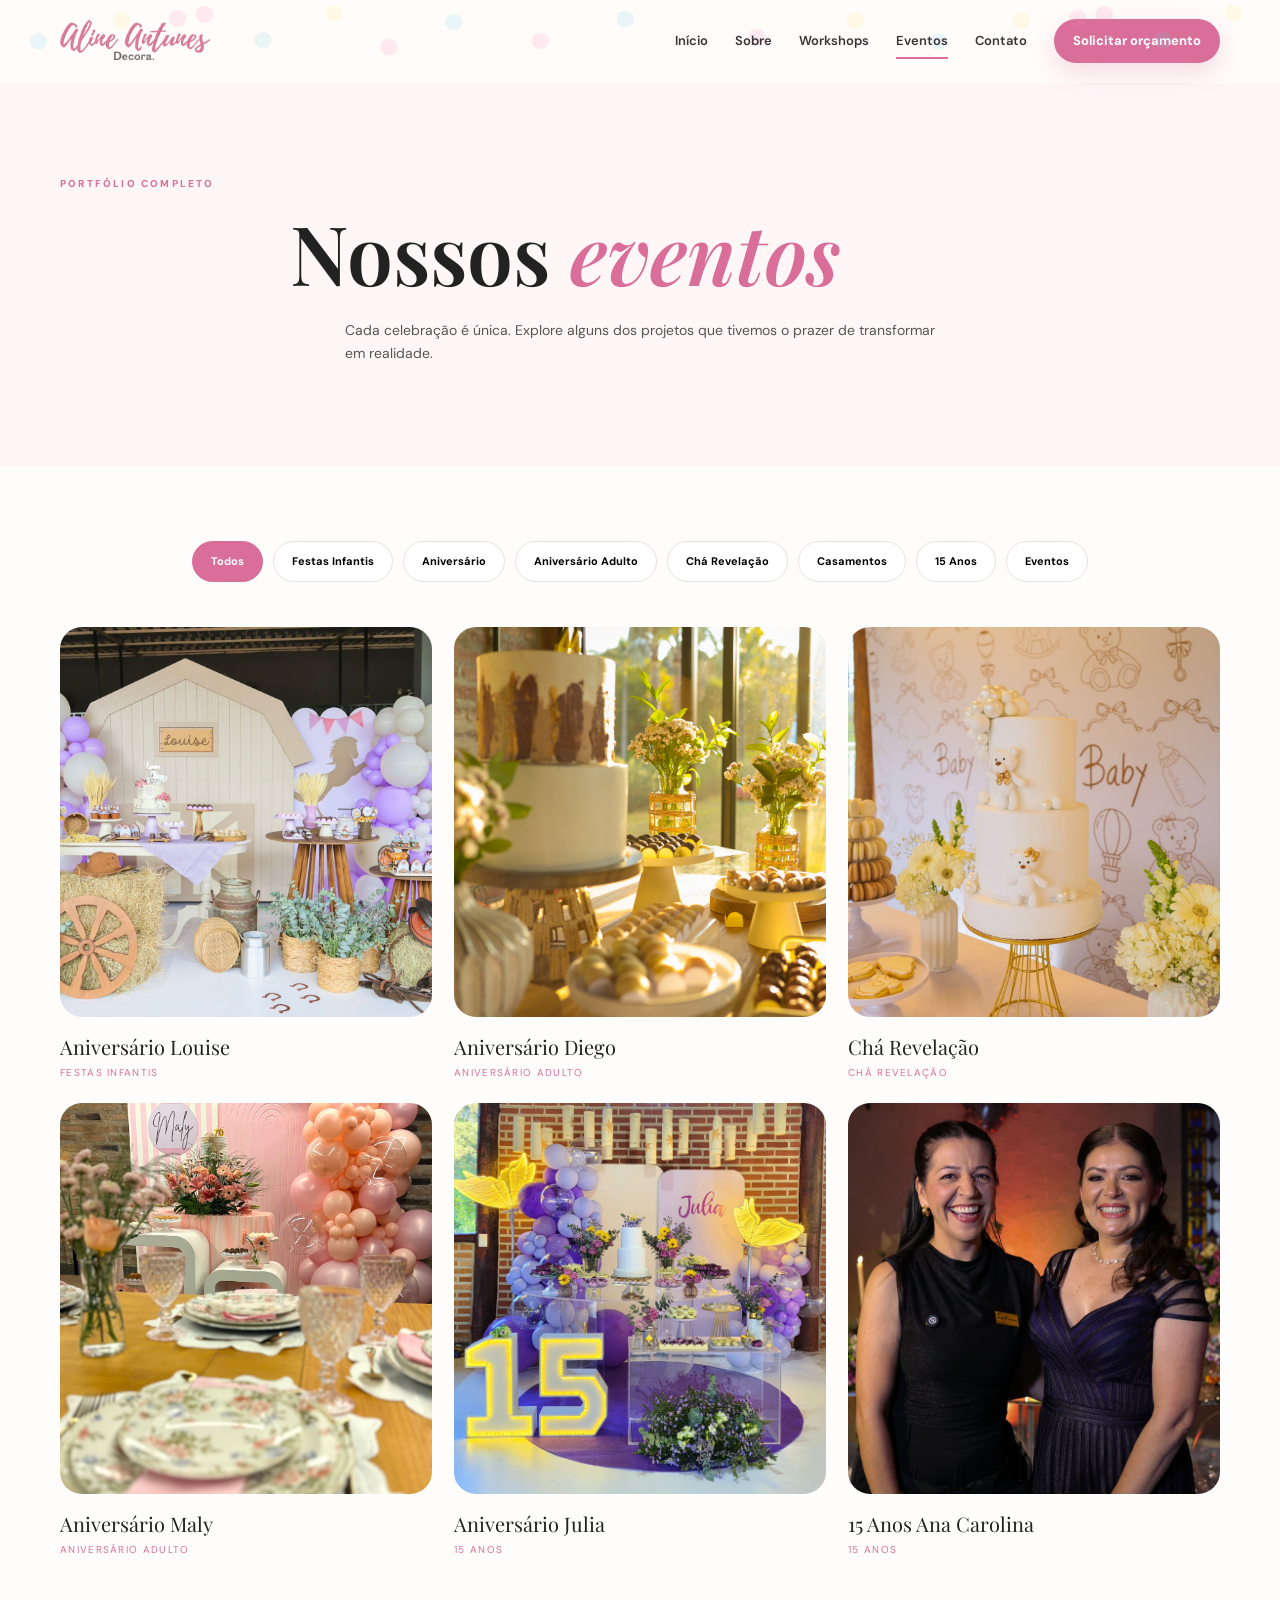
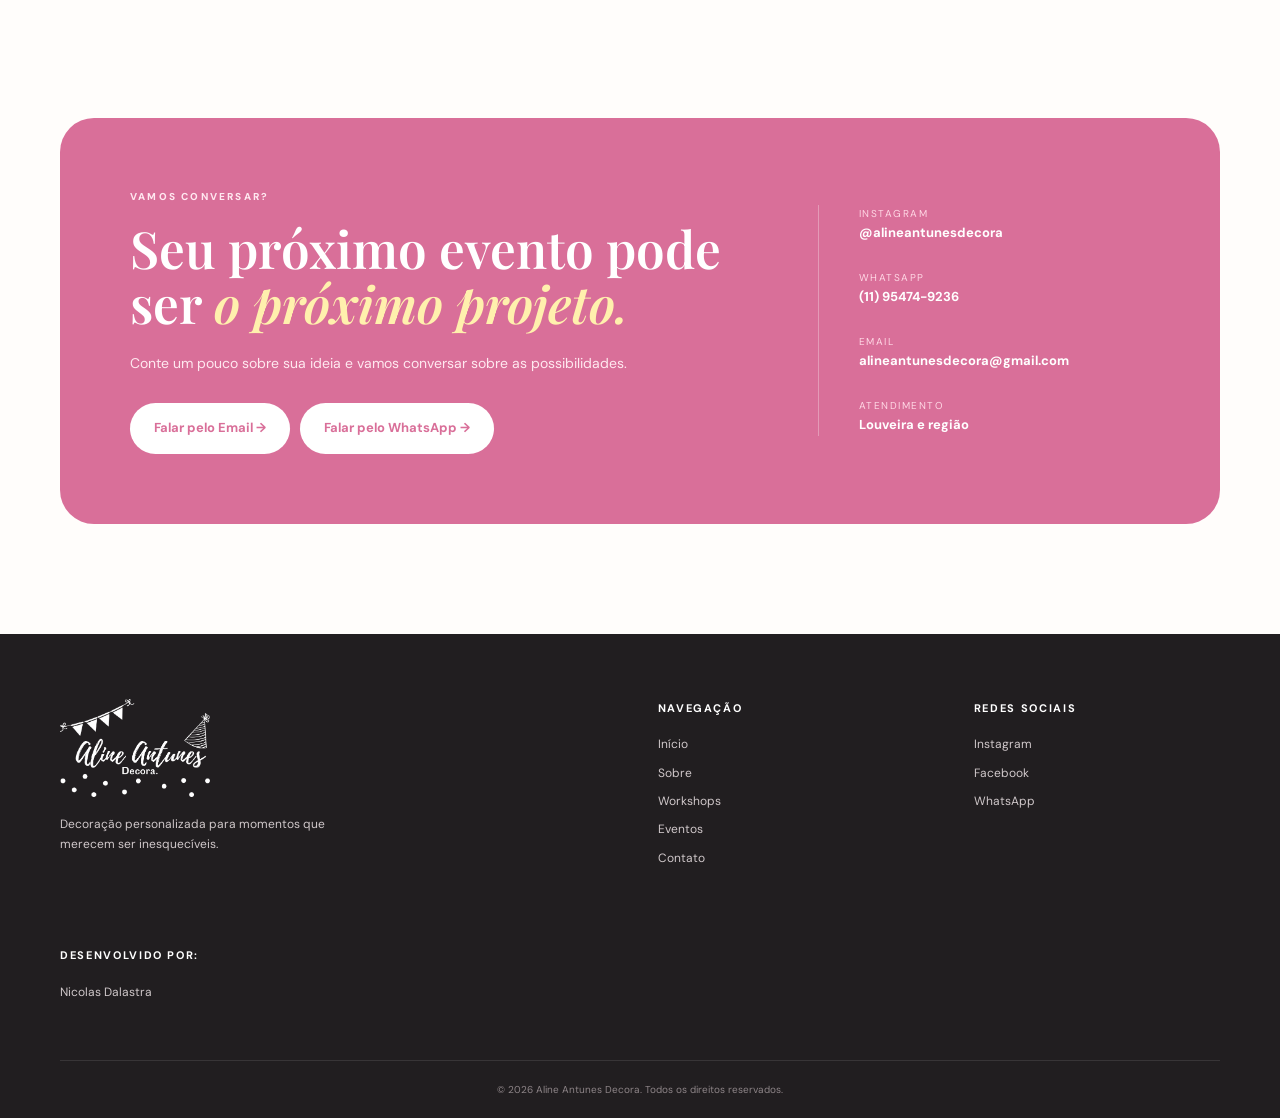
==== commit d16c6286: "feat: adicionar evento 15 anos castelo com carrossel de fotos e video" ====
--- a/eventos.html
+++ b/eventos.html
@@ -104,6 +104,18 @@
               <small>15 Anos</small>
             </button>
           </article>
+          <article class="event-card reveal"
+            data-category="festa15"
+            data-title="15 Anos Ana Carolina"
+            data-description="Decoração e assessoria de uma ambientação mágica e sofisticada para celebrar momentos únicos e inesquecíveis."
+            data-images="festa15-castelo-01.jpeg,festa15-castelo-02.jpeg,festa15-castelo-03.jpeg,festa15-castelo-04.jpeg,festa15-castelo-05.jpeg">
+
+            <button class="event-open" type="button">
+              <img src="assets/images/festa15-castelo-01.jpeg" alt="15 Anos">
+              <span>15 Anos Ana Carolina</span>
+              <small>15 Anos</small>
+            </button>
+          </article>
         </div>
       </div>
     </section>
--- a/css/style.css
+++ b/css/style.css
@@ -102,7 +102,7 @@
 .page-hero{padding-top:175px;padding-bottom:100px;background:#fff6f8;overflow:hidden}.page-hero h1{font-size:clamp(50px,7vw,82px);margin:auto}.page-hero>div>p:last-child{max-width:590px;margin:22px auto 0;font-size:14px}.page-hero-decoration{position:absolute!important;left:9%;top:170px;color:var(--yellow);font-size:50px;animation:float 4s infinite}
 .all-events{padding-top:75px}.filters{display:flex;justify-content:center;gap:10px;flex-wrap:wrap;margin-bottom:45px}.filter{border:1px solid var(--line);background:#fff;border-radius:999px;padding:10px 18px;font-size:11px;font-weight:700;cursor:pointer;transition:.25s}.filter:hover,.filter.active{background:var(--pink);border-color:var(--pink);color:#fff}
 .events-grid-full{display:grid;grid-template-columns:repeat(3,1fr);gap:22px}.event-card{transition:.35s}.event-card.hidden{display:none}.event-open{display:block;width:100%;text-align:left;border:0;background:none;cursor:pointer}.event-open img{width:100%;aspect-ratio:1/1.05;object-fit:cover;border-radius:22px;transition:transform .5s,box-shadow .5s}.event-open:hover img{transform:translateY(-5px);box-shadow:var(--shadow)}.event-open span,.event-open small{display:block}.event-open span{font-family:var(--serif);font-size:20px;color:var(--dark);margin-top:13px}.event-open small{font-size:10px;text-transform:uppercase;letter-spacing:.13em;color:var(--pink)}
-.lightbox{position:fixed;inset:0;z-index:200;display:grid;place-items:center;padding:25px;opacity:0;visibility:hidden;transition:.3s}.lightbox.open{opacity:1;visibility:visible}.lightbox-backdrop{position:absolute;inset:0;background:rgba(20,15,18,.8);backdrop-filter:blur(8px)}.lightbox-content{position:relative;z-index:1;background:#fff;border-radius:25px;overflow:hidden;width:min(900px,100%);display:grid;grid-template-columns:1.15fr .85fr;box-shadow:0 30px 80px rgba(0,0,0,.3)}.lightbox-image{width:100%;height:520px;object-fit:cover}.lightbox-info{padding:45px;align-self:center}.lightbox-info h2{font-size:37px;margin:8px 0 14px}.lightbox-info small{color:var(--pink);text-transform:uppercase;letter-spacing:.14em;font-size:10px;font-weight:800}.lightbox-info p{font-size:13px}.lightbox-close{position:absolute;right:15px;top:12px;z-index:2;width:38px;height:38px;border:0;border-radius:50%;background:#fff;color:var(--dark);font-size:27px;cursor:pointer}
+.lightbox{position:fixed;inset:0;z-index:200;display:grid;place-items:center;padding:25px;opacity:0;visibility:hidden;transition:.3s}.lightbox.open{opacity:1;visibility:visible}.lightbox-backdrop{position:absolute;inset:0;background:rgba(20,15,18,.8);backdrop-filter:blur(8px)}.lightbox-content{position:relative;z-index:1;background:#fff;border-radius:25px;overflow:hidden;width:min(900px,100%);display:grid;grid-template-columns:1.15fr .85fr;box-shadow:0 30px 80px rgba(0,0,0,.3)}.lightbox-image{width:100%;height:520px;object-fit:cover}.lightbox-video{width:100%;height:520px;object-fit:contain;background:#000;display:none}.lightbox-info{padding:45px;align-self:center}.lightbox-info h2{font-size:37px;margin:8px 0 14px}.lightbox-info small{color:var(--pink);text-transform:uppercase;letter-spacing:.14em;font-size:10px;font-weight:800}.lightbox-info p{font-size:13px}.lightbox-close{position:absolute;right:15px;top:12px;z-index:2;width:38px;height:38px;border:0;border-radius:50%;background:#fff;color:var(--dark);font-size:27px;cursor:pointer}
 .reveal{opacity:0;transform:translateY(25px);transition:opacity .75s ease,transform .75s ease}.reveal.visible{opacity:1;transform:none}
 @keyframes float{0%,100%{transform:translateY(0) rotate(0)}50%{transform:translateY(-12px) rotate(4deg)}}@keyframes fade{from{opacity:0;transform:translateY(8px)}to{opacity:1;transform:none}}
 @media (prefers-reduced-motion:reduce){html{scroll-behavior:auto}.reveal{opacity:1;transform:none;transition:none}.confetti,.contact-confetti{animation:none}.gallery-item img,.service-card,.btn{transition:none}}
@@ -110,7 +110,7 @@
   .main-nav{gap:18px}.hero-grid{gap:40px}.about-grid{gap:55px}.service-grid{grid-template-columns:1fr 1fr}.service-card:nth-child(2),.service-card:nth-child(4){margin-top:0}.hero-image-frame,.hero-visual:before{width:400px}.gallery-preview{grid-template-columns:1fr 1fr}.item-large{grid-row:span 2}.item-wide{grid-column:span 2}.contact-box{padding:55px;gap:40px}
 }
 @media(max-width:768px){
-  .container{width:min(100% - 34px,600px)}.section{padding:78px 0}.site-header{background:rgba(255,253,251,.95)}.nav-wrap{height:70px}.brand img{width:100px}.menu-toggle{display:block}.main-nav{position:fixed;top:70px;left:0;right:0;bottom:0;background:var(--background);display:flex;flex-direction:column;justify-content:flex-start;padding:50px 30px;gap:26px;font-size:16px;transform:translateX(100%);transition:.35s;visibility:hidden}.main-nav.open{transform:none;visibility:visible}.main-nav .btn{margin-top:10px}.hero{padding-top:115px;min-height:auto}.hero-grid,.about-grid{grid-template-columns:1fr}.hero-grid{gap:60px}.hero-copy{text-align:center}.hero-copy .eyebrow{font-size:9px}.hero-text{margin-inline:auto}.hero-actions{justify-content:center}.hero-note{justify-content:center}.hero-visual{min-height:440px;max-width:520px;width:100%;margin:auto}.hero-image-frame{height:410px;width:78%;right:10%}.hero-visual:before{height:410px;width:78%;right:5%}.floating-card{left:2%;bottom:18px}.section-heading{display:block;text-align:center}.section-heading>p{margin:18px auto 0}.service-grid{grid-template-columns:1fr 1fr}.gallery-preview{grid-auto-rows:190px}.events-cta{display:block;text-align:center}.events-cta .btn{margin-top:20px}.diff-grid{grid-template-columns:1fr}.diff:nth-child(odd){border-right:0}.stats-grid{grid-template-columns:1fr 1fr;gap:25px}.stat{border-right:0}.stat strong{font-size:40px}.testimonial p{font-size:20px}.contact-box{grid-template-columns:1fr;padding:45px 30px}.contact-info{border-left:0;border-top:1px solid rgba(255,255,255,.3);padding:25px 0 0}.footer-grid{grid-template-columns:1fr 1fr;gap:35px}.footer-grid>div:first-child{grid-column:span 2}.events-grid-full{grid-template-columns:1fr 1fr}.lightbox-content{grid-template-columns:1fr;max-height:90vh;overflow:auto}.lightbox-image{height:330px}.lightbox-info{padding:25px}.lightbox-info h2{font-size:30px}
+  .container{width:min(100% - 34px,600px)}.section{padding:78px 0}.site-header{background:rgba(255,253,251,.95)}.nav-wrap{height:70px}.brand img{width:100px}.menu-toggle{display:block}.main-nav{position:fixed;top:70px;left:0;right:0;bottom:0;background:var(--background);display:flex;flex-direction:column;justify-content:flex-start;padding:50px 30px;gap:26px;font-size:16px;transform:translateX(100%);transition:.35s;visibility:hidden}.main-nav.open{transform:none;visibility:visible}.main-nav .btn{margin-top:10px}.hero{padding-top:115px;min-height:auto}.hero-grid,.about-grid{grid-template-columns:1fr}.hero-grid{gap:60px}.hero-copy{text-align:center}.hero-copy .eyebrow{font-size:9px}.hero-text{margin-inline:auto}.hero-actions{justify-content:center}.hero-note{justify-content:center}.hero-visual{min-height:440px;max-width:520px;width:100%;margin:auto}.hero-image-frame{height:410px;width:78%;right:10%}.hero-visual:before{height:410px;width:78%;right:5%}.floating-card{left:2%;bottom:18px}.section-heading{display:block;text-align:center}.section-heading>p{margin:18px auto 0}.service-grid{grid-template-columns:1fr 1fr}.gallery-preview{grid-auto-rows:190px}.events-cta{display:block;text-align:center}.events-cta .btn{margin-top:20px}.diff-grid{grid-template-columns:1fr}.diff:nth-child(odd){border-right:0}.stats-grid{grid-template-columns:1fr 1fr;gap:25px}.stat{border-right:0}.stat strong{font-size:40px}.testimonial p{font-size:20px}.contact-box{grid-template-columns:1fr;padding:45px 30px}.contact-info{border-left:0;border-top:1px solid rgba(255,255,255,.3);padding:25px 0 0}.footer-grid{grid-template-columns:1fr 1fr;gap:35px}.footer-grid>div:first-child{grid-column:span 2}.events-grid-full{grid-template-columns:1fr 1fr}.lightbox-content{grid-template-columns:1fr;max-height:90vh;overflow:auto}.lightbox-image,.lightbox-video{height:330px}.lightbox-info{padding:25px}.lightbox-info h2{font-size:30px}
 }
 @media(max-width:480px){
   .container{width:calc(100% - 28px)}.section{padding:65px 0}h1{font-size:43px}h2{font-size:35px}.hero-actions .btn{width:100%}.hero-visual{min-height:350px}.hero-image-frame{height:330px;width:83%;right:5%}.hero-visual:before{height:330px;width:83%;right:0}.floating-card{left:0;padding:10px 12px}.floating-card strong{font-size:10px}.flag-line{left:0}.service-grid,.events-grid-full{grid-template-columns:1fr}.gallery-preview{display:grid;grid-template-columns:1fr 1fr;grid-auto-rows:165px}.gallery-item.item-large{grid-row:span 2;grid-column:span 2}.gallery-item.item-wide{grid-column:span 2}.events-cta{padding:27px 20px}.diff{padding:27px 8px}.stats-grid{grid-template-columns:1fr 1fr}.stat strong{font-size:34px}.stat span{font-size:10px}.testimonial-slider{gap:3px}.testimonial{padding:10px}.testimonial p{font-size:18px}.slider-btn{width:35px;height:35px;flex:0 0 35px}.contact-box{border-radius:25px;padding:38px 24px}.footer-grid{grid-template-columns:1fr}.footer-grid>div:first-child{grid-column:auto}.portrait-wrap img{height:420px}.portrait-tag{right:-5px}.page-hero{padding-top:135px}.filters{gap:7px}.filter{padding:8px 13px}
@@ -327,6 +327,13 @@
     width: 100%;
     height: min(58vh, 330px);
     object-fit: cover;
+  }
+
+  .lightbox-video {
+    width: 100%;
+    height: min(58vh, 330px);
+    object-fit: contain;
+    background: #000;
   }
 
   /* IMPORTANTE:
@@ -645,4 +652,136 @@
     margin-top: 10px;
   }
 
-}+}
+
+/*formulario*/
+
+
+.formulario-contato {
+    width: 100%;
+    padding: 70px 20px;
+    background-color: #faf7f4;
+    font-family: "DM Sans", Arial, sans-serif;
+}
+
+.formulario-contato__container {
+    max-width: 520px;
+    margin: 0 auto;
+    padding: 40px;
+    background-color: var(--pink);
+    border: 1px solid #eee3df;
+    border-radius: 30px;
+    box-shadow: 0 10px 35px rgba(80, 55, 45, 0.05);
+}
+
+.formulario-contato h2 {
+    margin: 0 0 32px;
+    color: #ffff;
+    font-family: "Playfair Display", Georgia, serif;
+    font-size: 34px;
+    font-weight: 500;
+    text-align: center;
+}
+
+.formulario-contato form {
+    display: flex;
+    flex-direction: column;
+    gap: 22px;
+}
+
+.formulario-contato__campo {
+    display: flex;
+    flex-direction: column;
+
+    gap: 8px;
+}
+
+.formulario-contato__campo label {
+    color: #ffff;
+    font-size: 13px;
+    font-weight: 600;
+}
+
+.formulario-contato__campo input {
+    width: 100%;
+    min-height: 48px;
+    padding: 12px 14px;
+    box-sizing: border-box;
+
+    color: #403532;
+    background-color: #fdfbf9;
+    border: 1px solid #e8ded8;
+    border-radius: 4px;
+    outline: none;
+    font-family: inherit;
+    font-size: 13px;
+
+    transition: border-color 0.25s ease,
+                box-shadow 0.25s ease;
+                
+}
+
+.formulario-contato__campo input::placeholder {
+    color: #b0a5a0;
+
+}
+
+.formulario-contato__campo input:focus {
+    border-color: #c7838d;
+    box-shadow: 0 0 0 3px rgba(199, 131, 141, 0.12);
+}
+
+.formulario-contato__botao {
+    display: flex;
+    align-items: center;
+    justify-content: center;
+    gap: 14px;
+
+    width: 100%;
+    min-height: 52px;
+    margin-top: 8px;
+    padding: 14px 20px;
+
+    color: var(--pink);
+    background-color: #ffff;
+    border: 1px  #a65f6b;
+    border-radius: 30px;
+
+    font-family: inherit;
+    font-size: 13px;
+    font-weight: 600;
+
+    cursor: pointer;
+    transition: background-color 0.25s ease,
+                transform 0.25s ease;
+}
+
+.formulario-contato__botao:hover {
+    color: #ef7c91;
+    transform: translateY(-2px);
+}
+
+.formulario-contato__botao span {
+    font-size: 18px;
+}
+
+/* Responsividade */
+
+@media (max-width: 600px) {
+    .formulario-contato {
+        padding: 40px 16px;
+    }
+
+    .formulario-contato__container {
+        padding: 28px 20px;
+    }
+
+    .formulario-contato h2 {
+        font-size: 29px;
+        margin-bottom: 26px;
+    }
+
+    .formulario-contato form {
+        gap: 18px;
+    }
+}
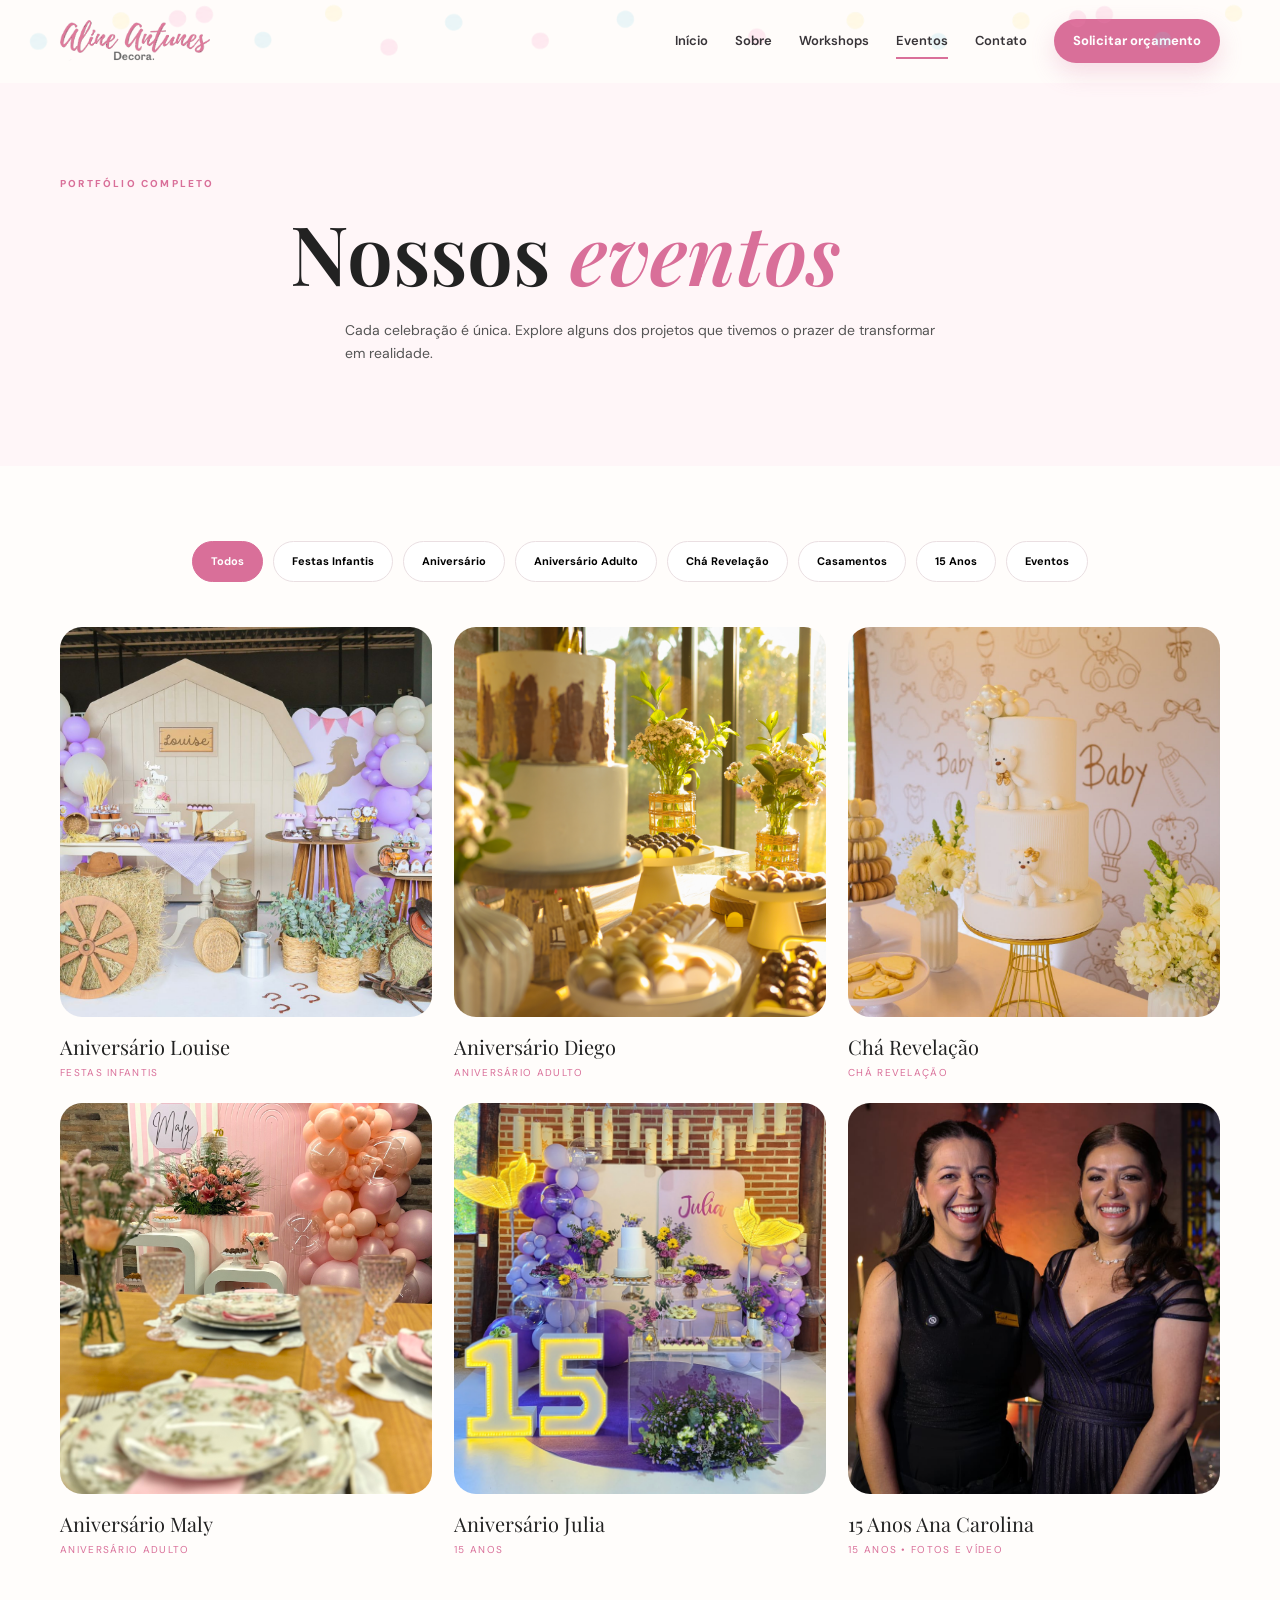
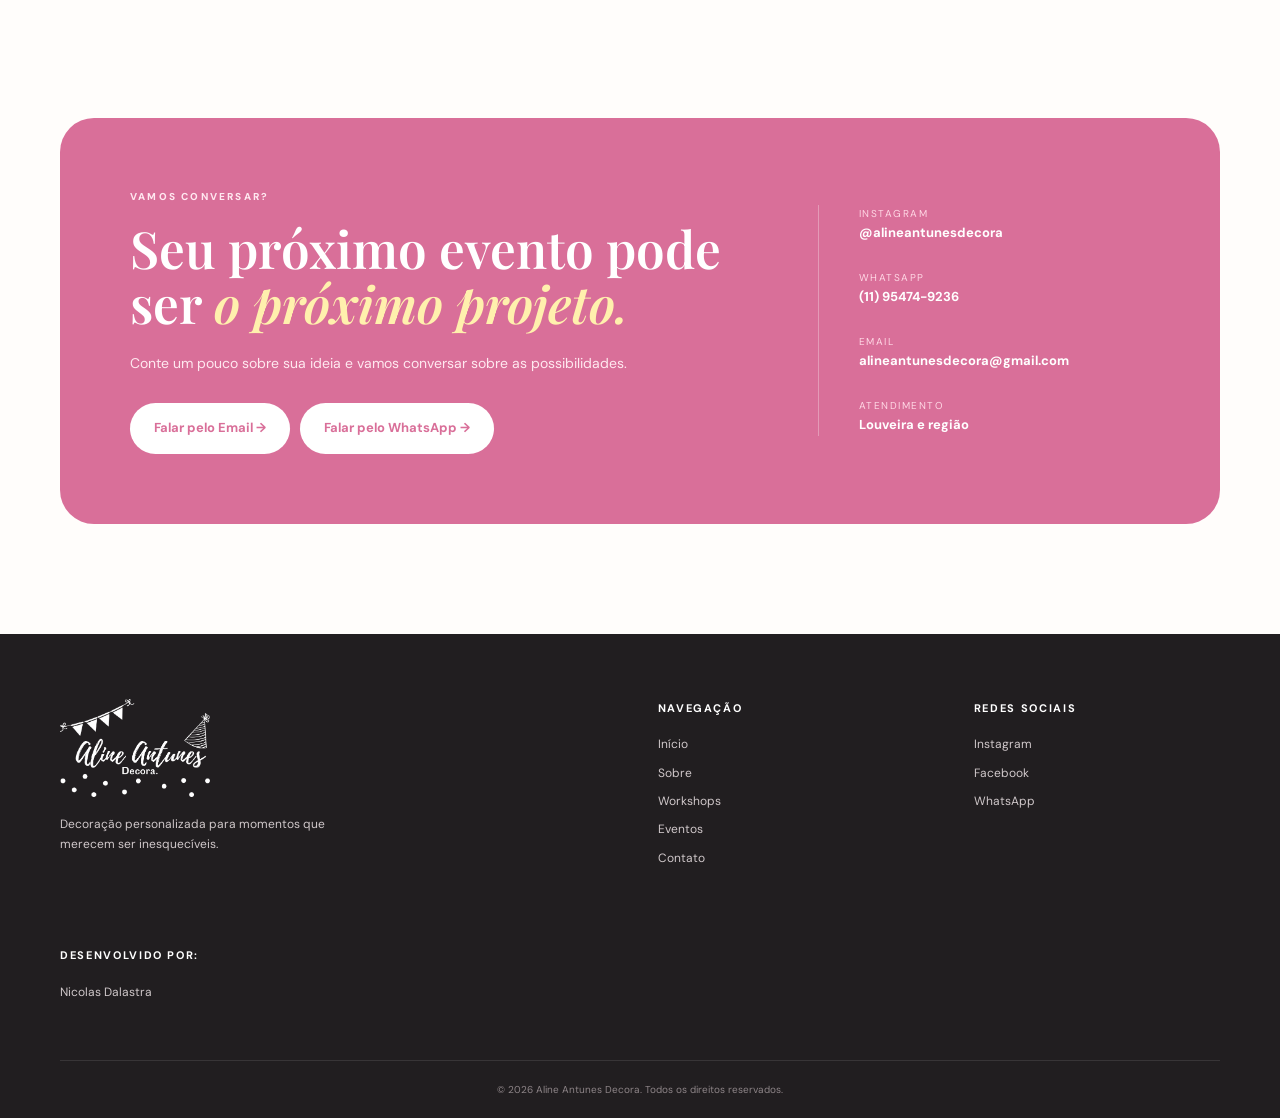
==== commit 6bbe2845: "fix: adicionar festa15-castelo.mp4 no data-images e tag video no lightbox" ====
--- a/eventos.html
+++ b/eventos.html
@@ -108,12 +108,12 @@
             data-category="festa15"
             data-title="15 Anos Ana Carolina"
             data-description="Decoração e assessoria de uma ambientação mágica e sofisticada para celebrar momentos únicos e inesquecíveis."
-            data-images="festa15-castelo-01.jpeg,festa15-castelo-02.jpeg,festa15-castelo-03.jpeg,festa15-castelo-04.jpeg,festa15-castelo-05.jpeg">
+            data-images="festa15-castelo-01.jpeg,festa15-castelo.mp4,festa15-castelo-02.jpeg,festa15-castelo-03.jpeg,festa15-castelo-04.jpeg,festa15-castelo-05.jpeg">
 
             <button class="event-open" type="button">
               <img src="assets/images/festa15-castelo-01.jpeg" alt="15 Anos">
               <span>15 Anos Ana Carolina</span>
-              <small>15 Anos</small>
+              <small>15 Anos • Fotos e Vídeo</small>
             </button>
           </article>
         </div>
@@ -138,6 +138,7 @@
 
     <div class="lightbox-image-wrap">
       <img class="lightbox-image" src="" alt="">
+      <video class="lightbox-video" controls playsinline preload="auto" style="display:none;"></video>
     </div>
 
     <button class="lightbox-nav lightbox-next" type="button" aria-label="Próxima foto">
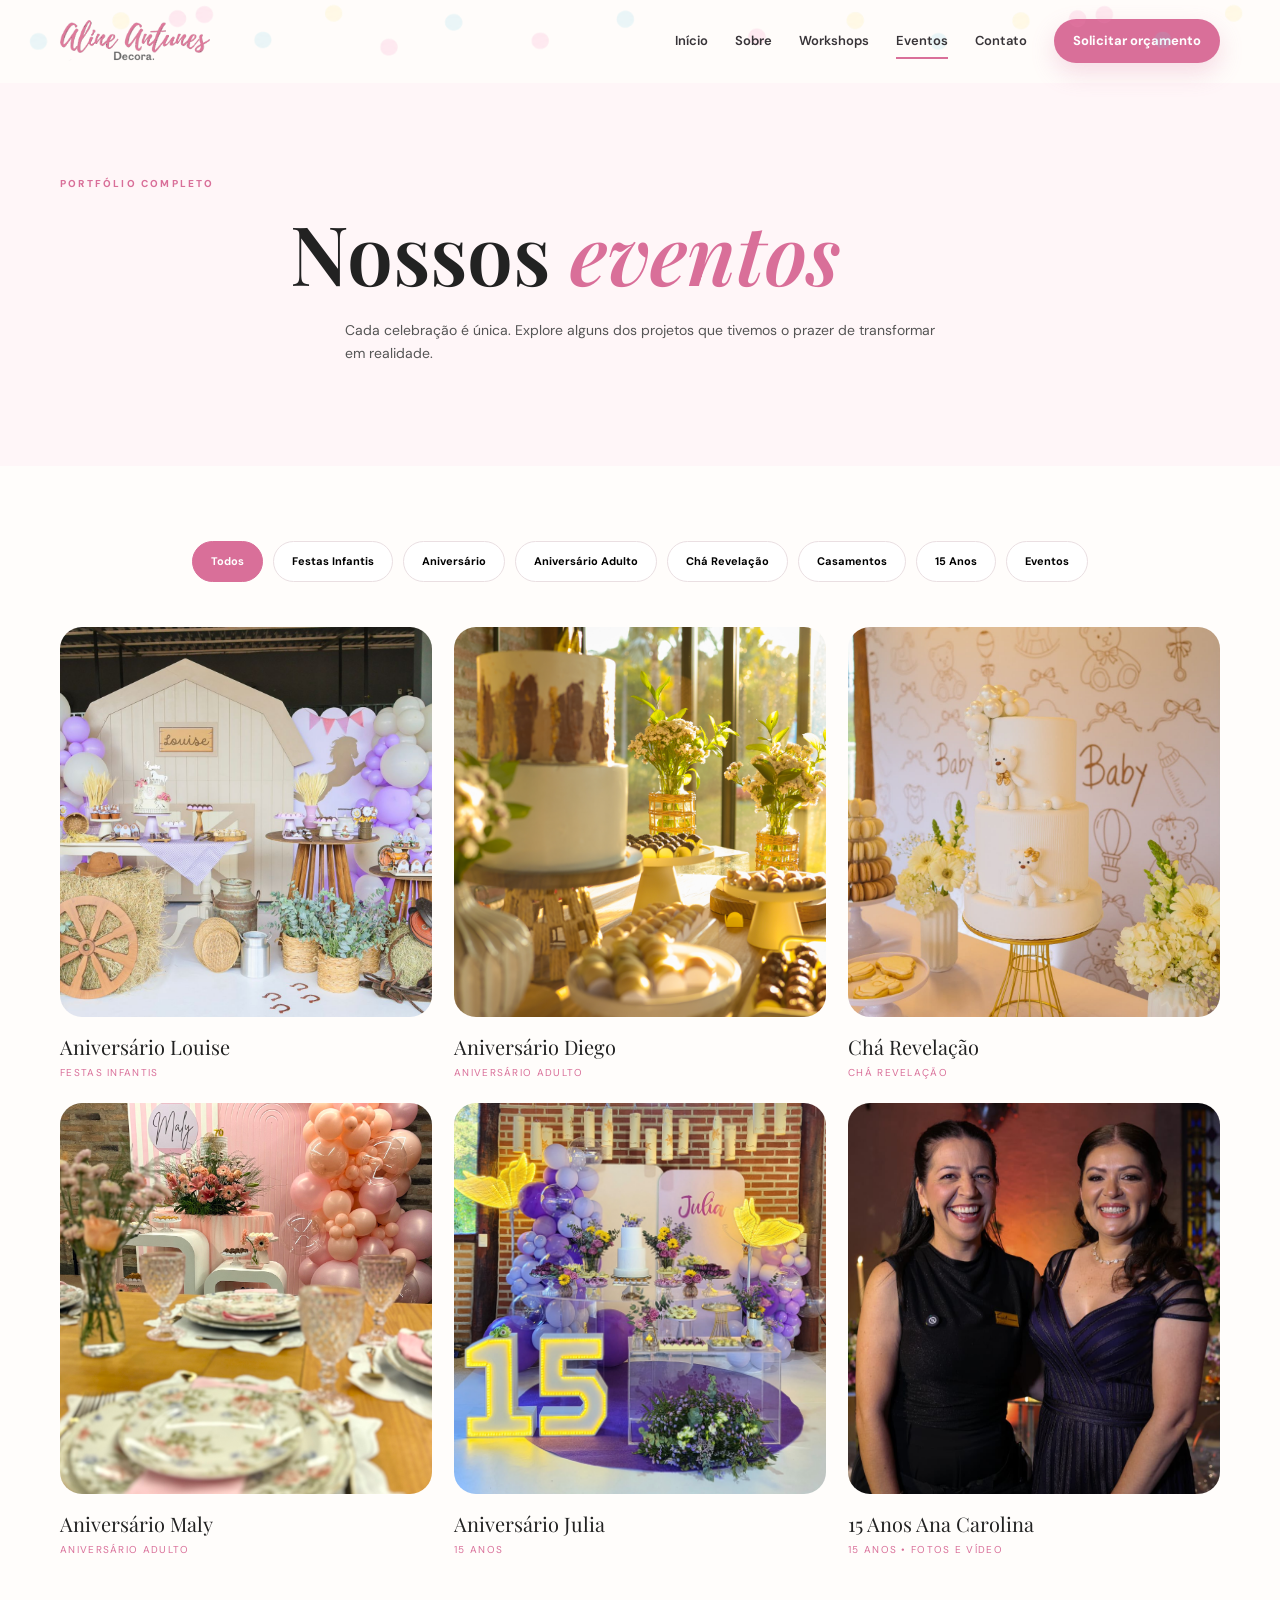
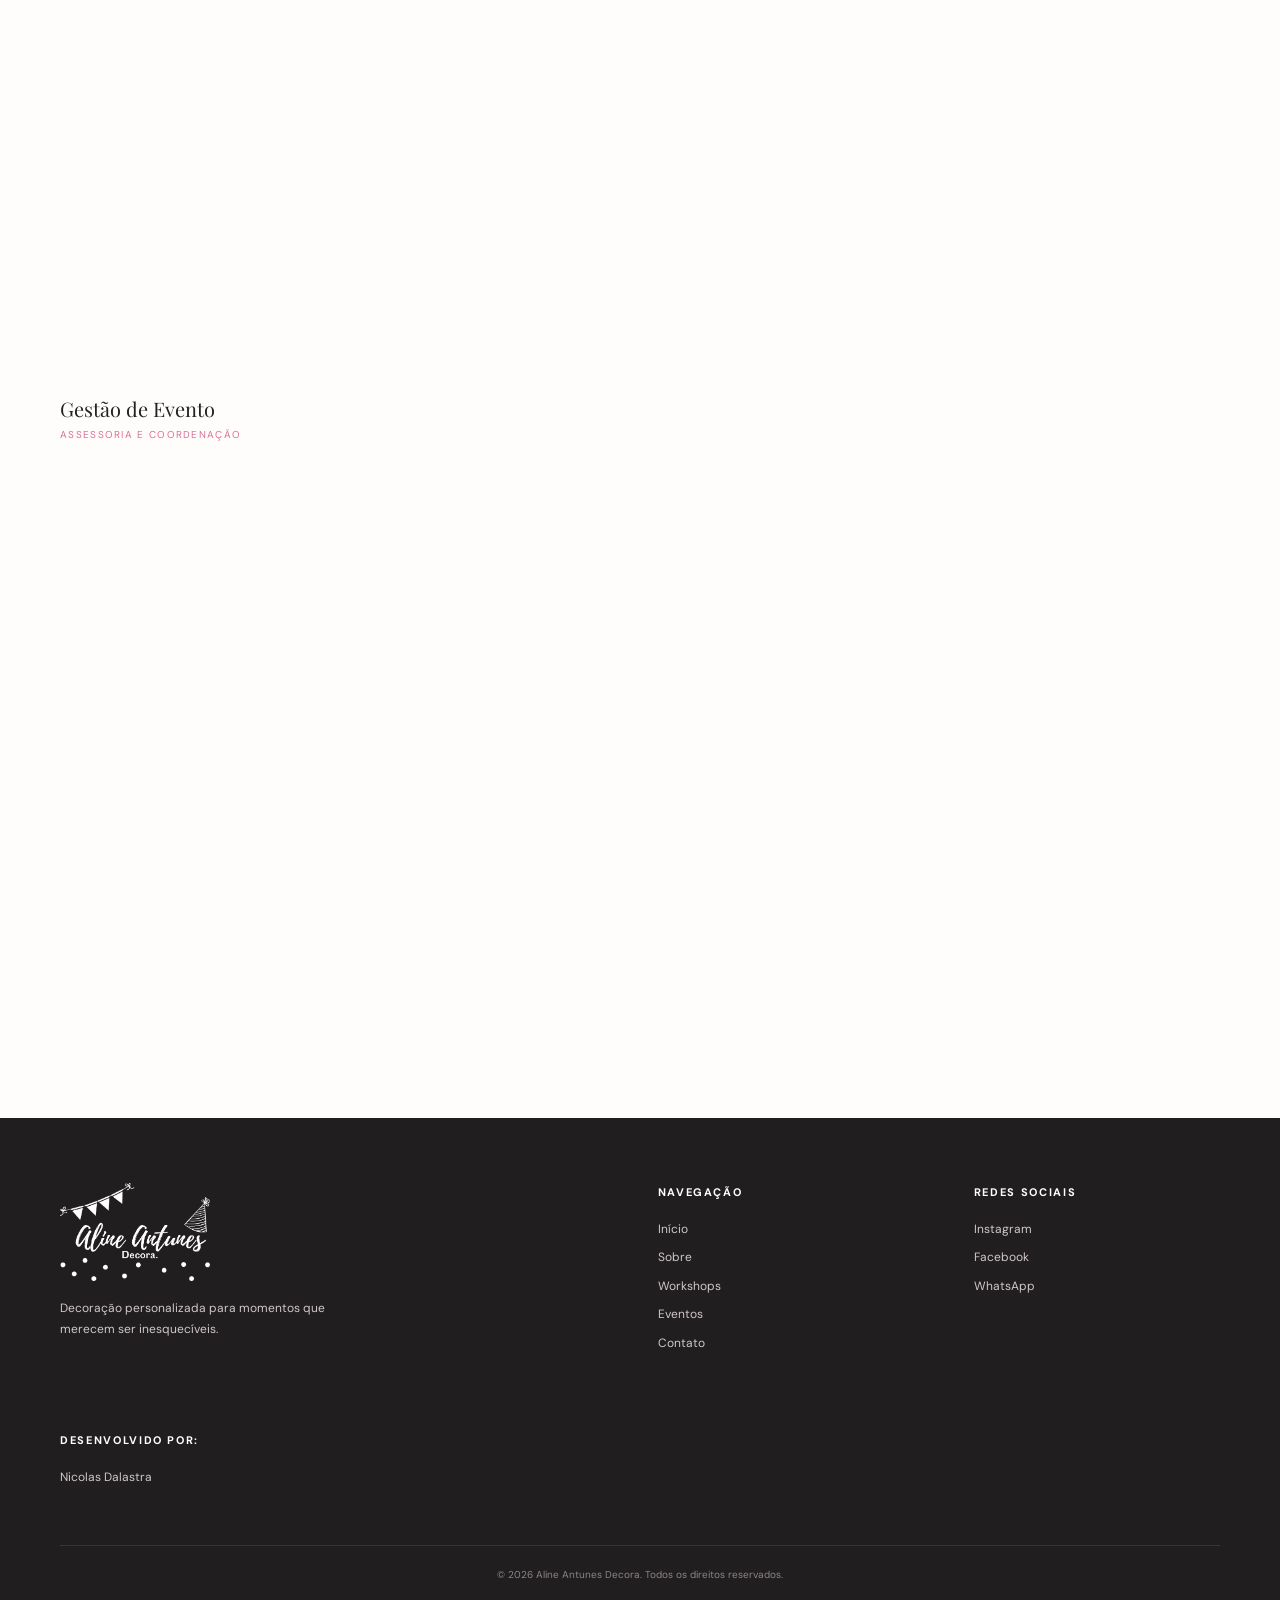
==== commit 2e92c1fa: "feat: adicionar evento de gestao/assessoria com video do decorador" ====
--- a/eventos.html
+++ b/eventos.html
@@ -113,7 +113,19 @@
             <button class="event-open" type="button">
               <img src="assets/images/festa15-castelo-01.jpeg" alt="15 Anos">
               <span>15 Anos Ana Carolina</span>
-              <small>15 Anos • Fotos e Vídeo</small>
+              <small>15 Anos &bull; Fotos e V&iacute;deo</small>
+            </button>
+          </article>
+          <article class="event-card reveal"
+            data-category=""
+            data-title="Gestão de Evento"
+            data-description="Atuação dedicada na assessoria e coordenação geral do evento, cuidando de cada etapa organizacional. (Decoração realizada por profissional parceiro)."
+            data-images="evento-decorador.mp4">
+
+            <button class="event-open" type="button">
+              <video src="assets/videos/evento-decorador.mp4" muted preload="metadata" playsinline></video>
+              <span>Gestão de Evento</span>
+              <small>Assessoria e Coordena&ccedil;&atilde;o</small>
             </button>
           </article>
         </div>
--- a/css/style.css
+++ b/css/style.css
@@ -101,7 +101,7 @@
 .footer{padding:65px 0 0;background:#211e20;color:#d0c8ca}.footer-grid{display:grid;grid-template-columns:1.5fr .7fr .7fr;gap:70px;padding-bottom:50px}.footer-brand img{filter:brightness(0) invert(1);width:150px}.footer-grid>div:first-child p{font-size:12px;max-width:300px;margin-top:17px}.footer h4{font-size:11px;text-transform:uppercase;letter-spacing:.15em;color:#fff;margin-bottom:17px}.footer-grid div:not(:first-child) a{display:block;font-size:12px;margin:8px 0;transition:.2s}.footer-grid div:not(:first-child) a:hover{color:#fff}.footer-bottom{border-top:1px solid rgba(255,255,255,.1);padding:20px 0;font-size:10px;text-align:center;color:#8e8588}
 .page-hero{padding-top:175px;padding-bottom:100px;background:#fff6f8;overflow:hidden}.page-hero h1{font-size:clamp(50px,7vw,82px);margin:auto}.page-hero>div>p:last-child{max-width:590px;margin:22px auto 0;font-size:14px}.page-hero-decoration{position:absolute!important;left:9%;top:170px;color:var(--yellow);font-size:50px;animation:float 4s infinite}
 .all-events{padding-top:75px}.filters{display:flex;justify-content:center;gap:10px;flex-wrap:wrap;margin-bottom:45px}.filter{border:1px solid var(--line);background:#fff;border-radius:999px;padding:10px 18px;font-size:11px;font-weight:700;cursor:pointer;transition:.25s}.filter:hover,.filter.active{background:var(--pink);border-color:var(--pink);color:#fff}
-.events-grid-full{display:grid;grid-template-columns:repeat(3,1fr);gap:22px}.event-card{transition:.35s}.event-card.hidden{display:none}.event-open{display:block;width:100%;text-align:left;border:0;background:none;cursor:pointer}.event-open img{width:100%;aspect-ratio:1/1.05;object-fit:cover;border-radius:22px;transition:transform .5s,box-shadow .5s}.event-open:hover img{transform:translateY(-5px);box-shadow:var(--shadow)}.event-open span,.event-open small{display:block}.event-open span{font-family:var(--serif);font-size:20px;color:var(--dark);margin-top:13px}.event-open small{font-size:10px;text-transform:uppercase;letter-spacing:.13em;color:var(--pink)}
+.events-grid-full{display:grid;grid-template-columns:repeat(3,1fr);gap:22px}.event-card{transition:.35s}.event-card.hidden{display:none}.event-open{display:block;width:100%;text-align:left;border:0;background:none;cursor:pointer}.event-open img,.event-open video{width:100%;aspect-ratio:1/1.05;object-fit:cover;border-radius:22px;transition:transform .5s,box-shadow .5s;pointer-events:none}.event-open:hover img,.event-open:hover video{transform:translateY(-5px);box-shadow:var(--shadow)}.event-open span,.event-open small{display:block}.event-open span{font-family:var(--serif);font-size:20px;color:var(--dark);margin-top:13px}.event-open small{font-size:10px;text-transform:uppercase;letter-spacing:.13em;color:var(--pink)}
 .lightbox{position:fixed;inset:0;z-index:200;display:grid;place-items:center;padding:25px;opacity:0;visibility:hidden;transition:.3s}.lightbox.open{opacity:1;visibility:visible}.lightbox-backdrop{position:absolute;inset:0;background:rgba(20,15,18,.8);backdrop-filter:blur(8px)}.lightbox-content{position:relative;z-index:1;background:#fff;border-radius:25px;overflow:hidden;width:min(900px,100%);display:grid;grid-template-columns:1.15fr .85fr;box-shadow:0 30px 80px rgba(0,0,0,.3)}.lightbox-image{width:100%;height:520px;object-fit:cover}.lightbox-video{width:100%;height:520px;object-fit:contain;background:#000;display:none}.lightbox-info{padding:45px;align-self:center}.lightbox-info h2{font-size:37px;margin:8px 0 14px}.lightbox-info small{color:var(--pink);text-transform:uppercase;letter-spacing:.14em;font-size:10px;font-weight:800}.lightbox-info p{font-size:13px}.lightbox-close{position:absolute;right:15px;top:12px;z-index:2;width:38px;height:38px;border:0;border-radius:50%;background:#fff;color:var(--dark);font-size:27px;cursor:pointer}
 .reveal{opacity:0;transform:translateY(25px);transition:opacity .75s ease,transform .75s ease}.reveal.visible{opacity:1;transform:none}
 @keyframes float{0%,100%{transform:translateY(0) rotate(0)}50%{transform:translateY(-12px) rotate(4deg)}}@keyframes fade{from{opacity:0;transform:translateY(8px)}to{opacity:1;transform:none}}
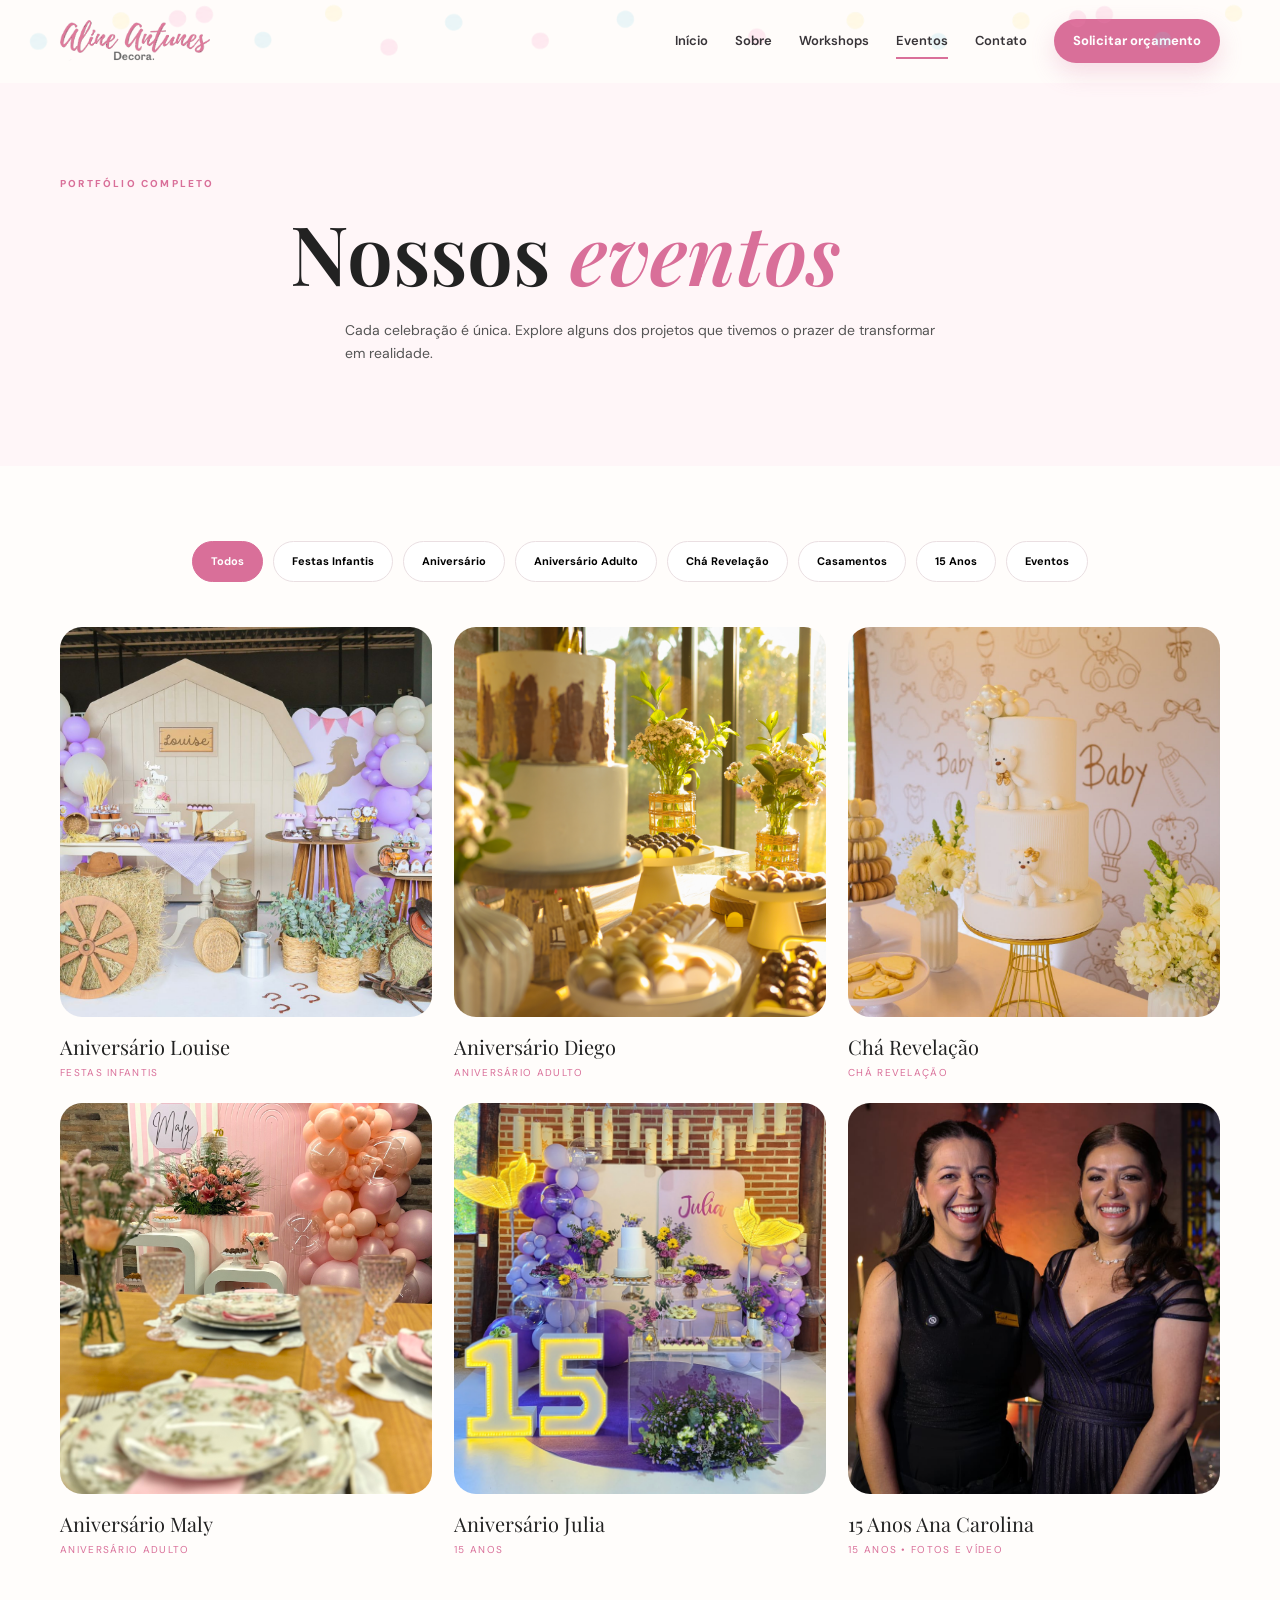
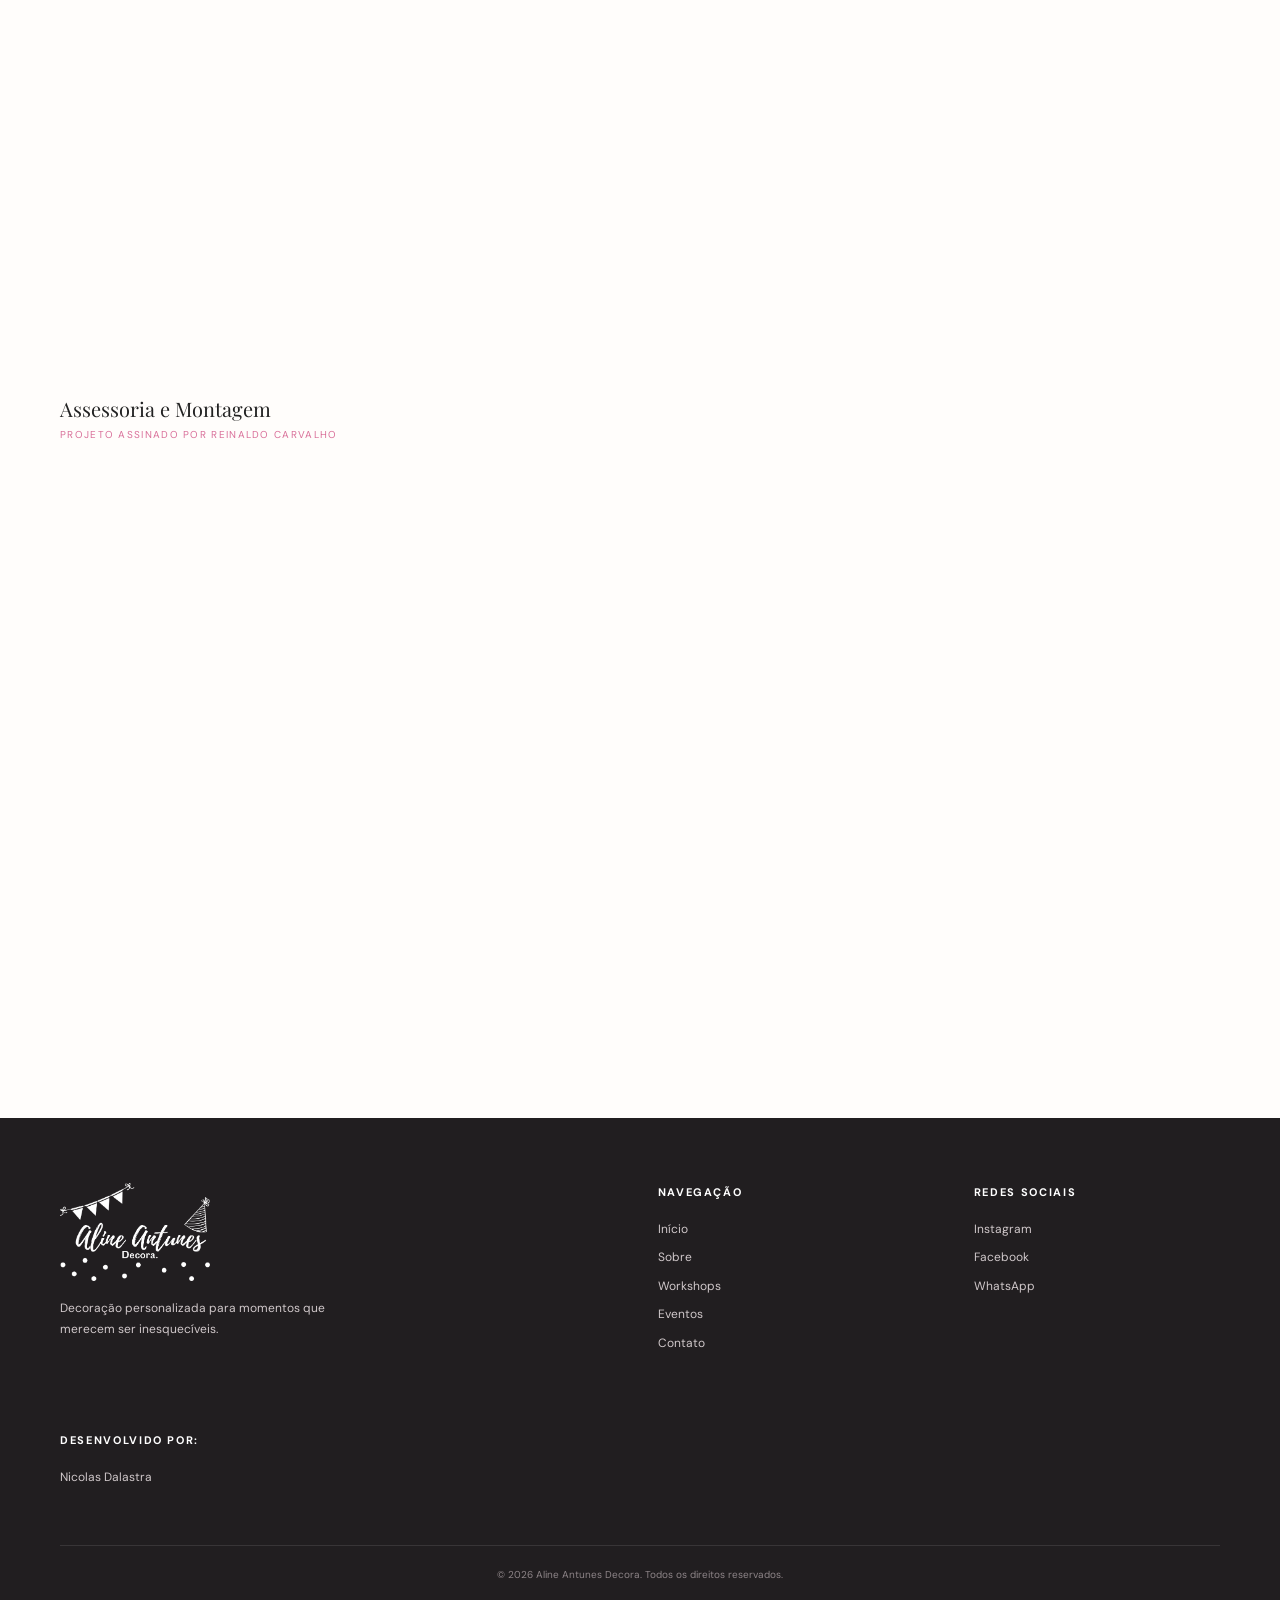
==== commit caba01b1: "feat: atualizar texto e creditos do projeto assinado por Reinaldo Carvalho" ====
--- a/eventos.html
+++ b/eventos.html
@@ -118,14 +118,14 @@
           </article>
           <article class="event-card reveal"
             data-category=""
-            data-title="Gestão de Evento"
-            data-description="Atuação dedicada na assessoria e coordenação geral do evento, cuidando de cada etapa organizacional. (Decoração realizada por profissional parceiro)."
+            data-title="Assessoria e Montagem"
+            data-description="À frente da montagem e assessoria deste projeto assinado por Reinaldo Carvalho, acompanhando fornecedores e cada detalhe ao lado da equipe para garantir organização e excelência."
             data-images="evento-decorador.mp4">
 
             <button class="event-open" type="button">
               <video src="assets/videos/evento-decorador.mp4" muted preload="metadata" playsinline></video>
-              <span>Gestão de Evento</span>
-              <small>Assessoria e Coordena&ccedil;&atilde;o</small>
+              <span>Assessoria e Montagem</span>
+              <small>Projeto assinado por Reinaldo Carvalho</small>
             </button>
           </article>
         </div>
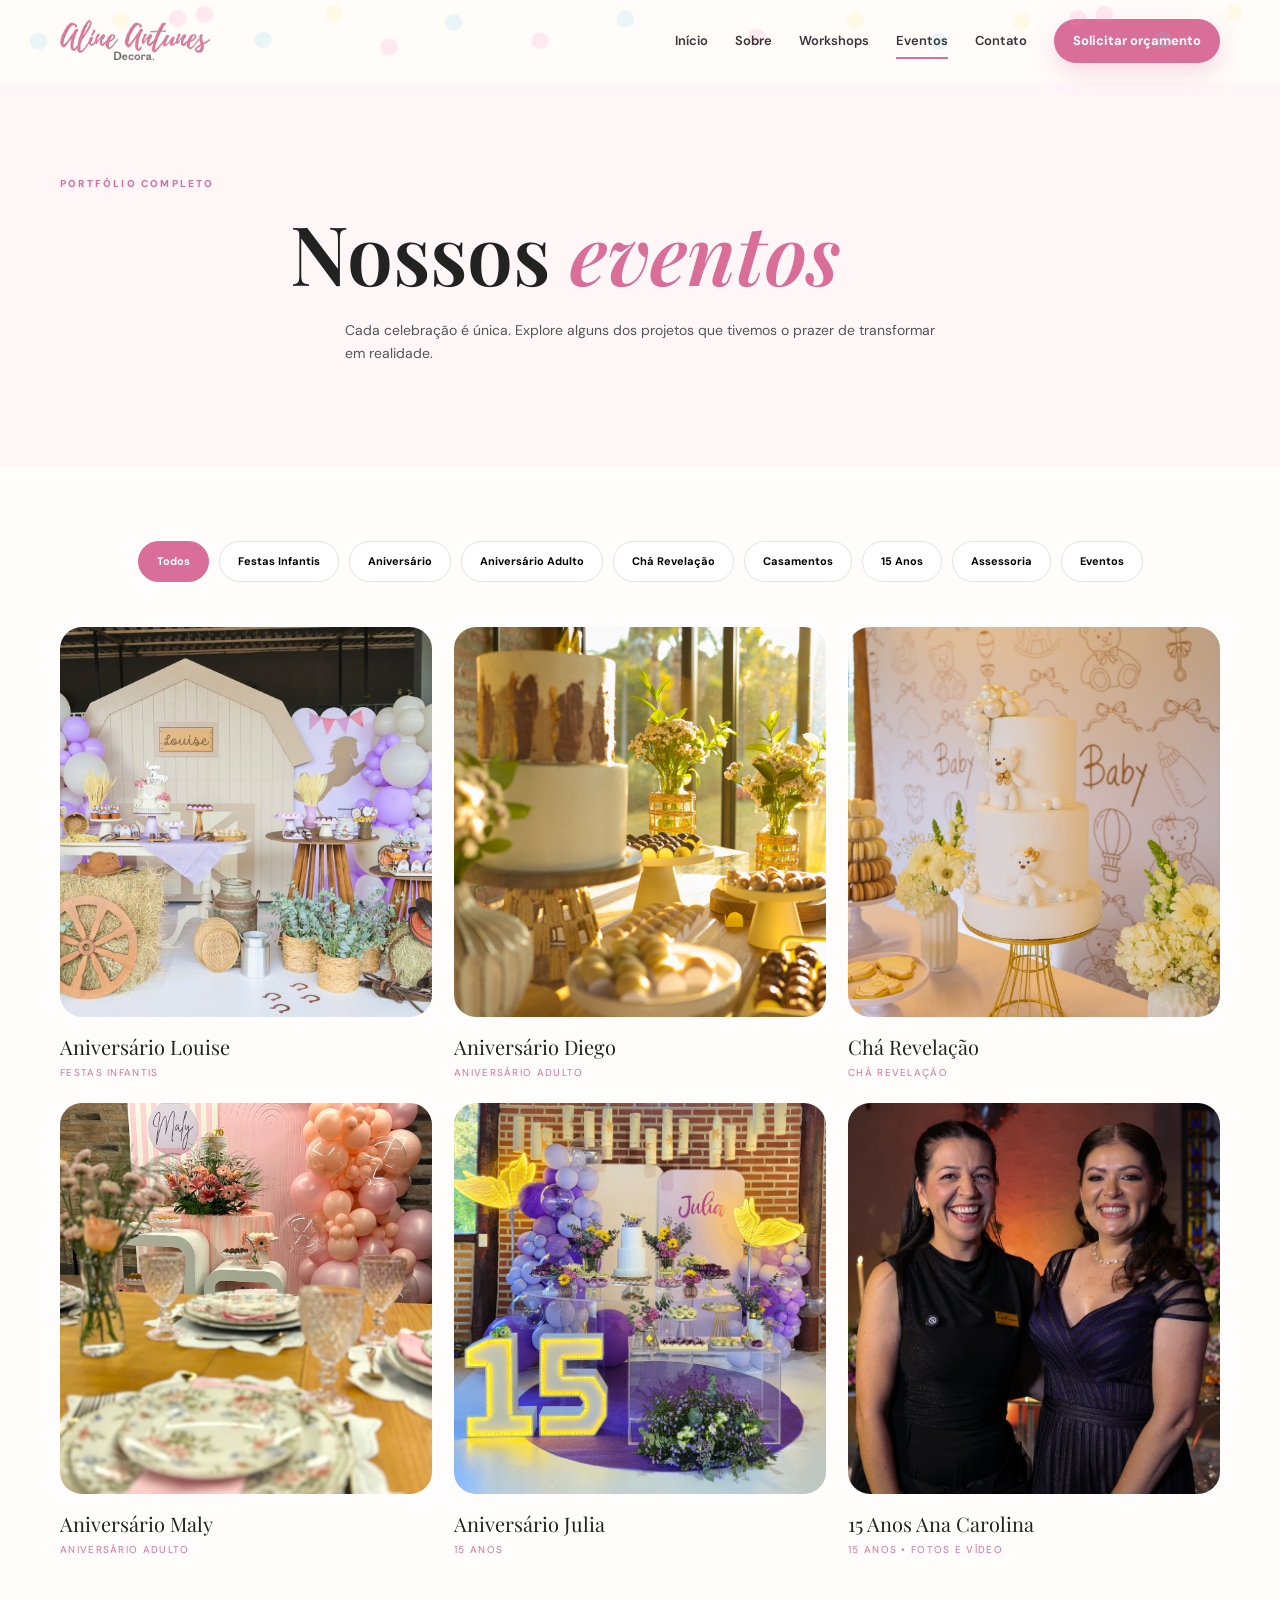
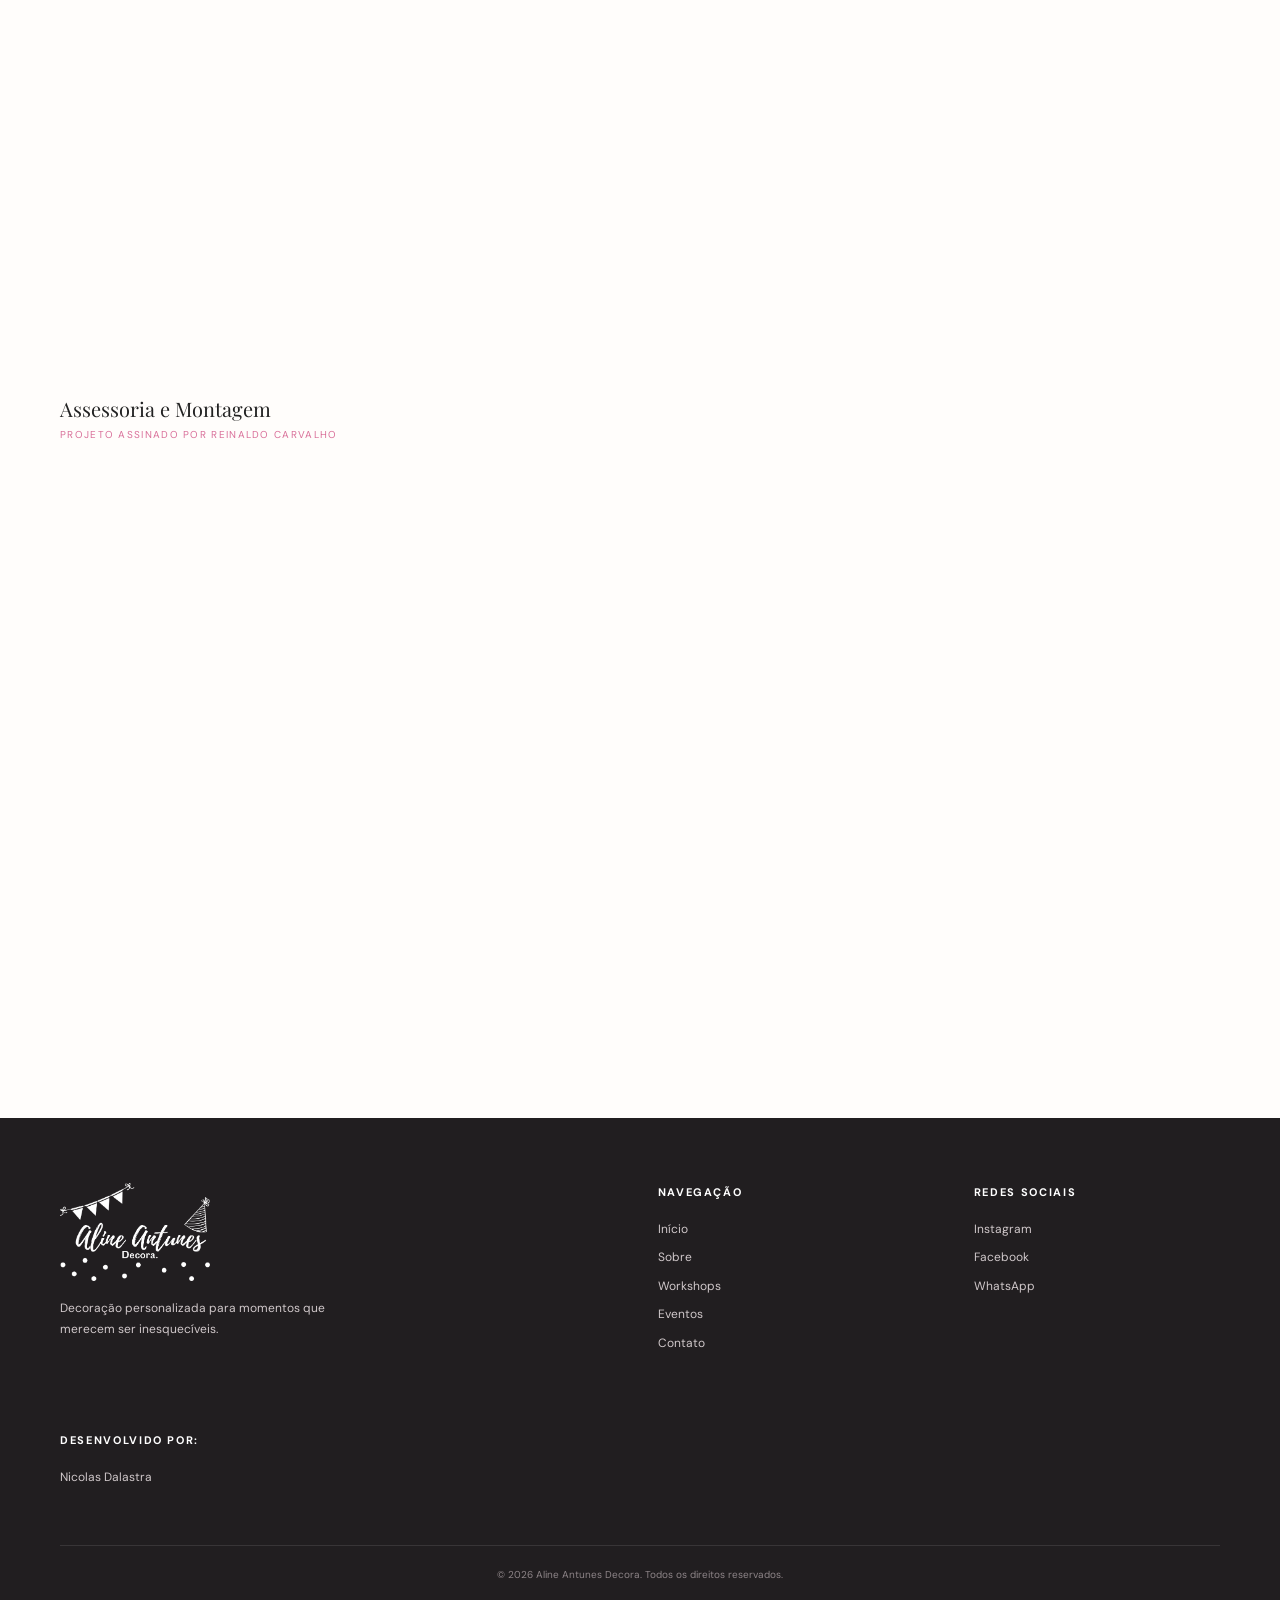
==== commit edba44ca: "feat: adicionar botao de filtro assessoria e categoria no evento" ====
--- a/eventos.html
+++ b/eventos.html
@@ -41,6 +41,7 @@
           <button class="filter" data-filter="charevelacao">Chá Revelação</button>
           <button class="filter" data-filter="casamento">Casamentos</button>
           <button class="filter" data-filter="festa15">15 Anos</button>
+          <button class="filter" data-filter="assessoria">Assessoria</button>
           <button class="filter" data-filter="eventos">Eventos</button>
         </div>
         <div class="events-grid-full">
@@ -117,7 +118,7 @@
             </button>
           </article>
           <article class="event-card reveal"
-            data-category=""
+            data-category="assessoria"
             data-title="Assessoria e Montagem"
             data-description="À frente da montagem e assessoria deste projeto assinado por Reinaldo Carvalho, acompanhando fornecedores e cada detalhe ao lado da equipe para garantir organização e excelência."
             data-images="evento-decorador.mp4">
